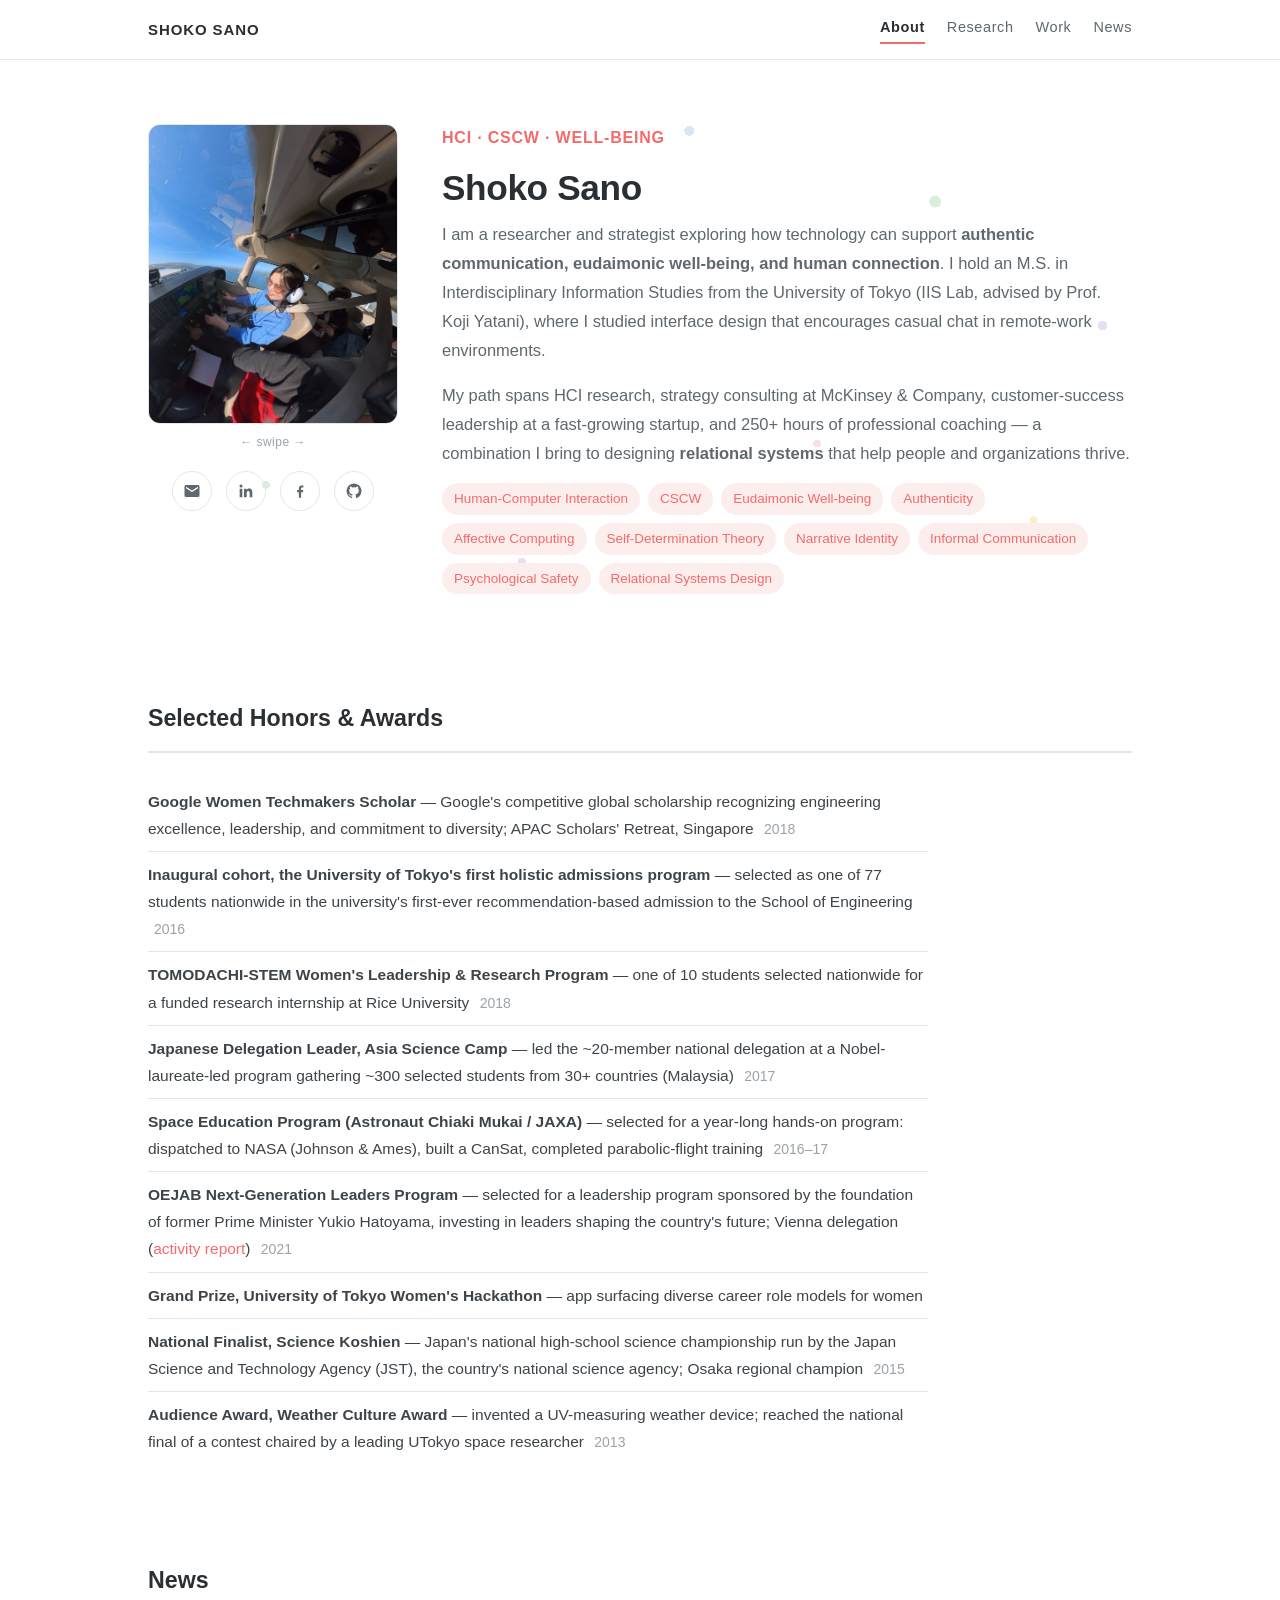
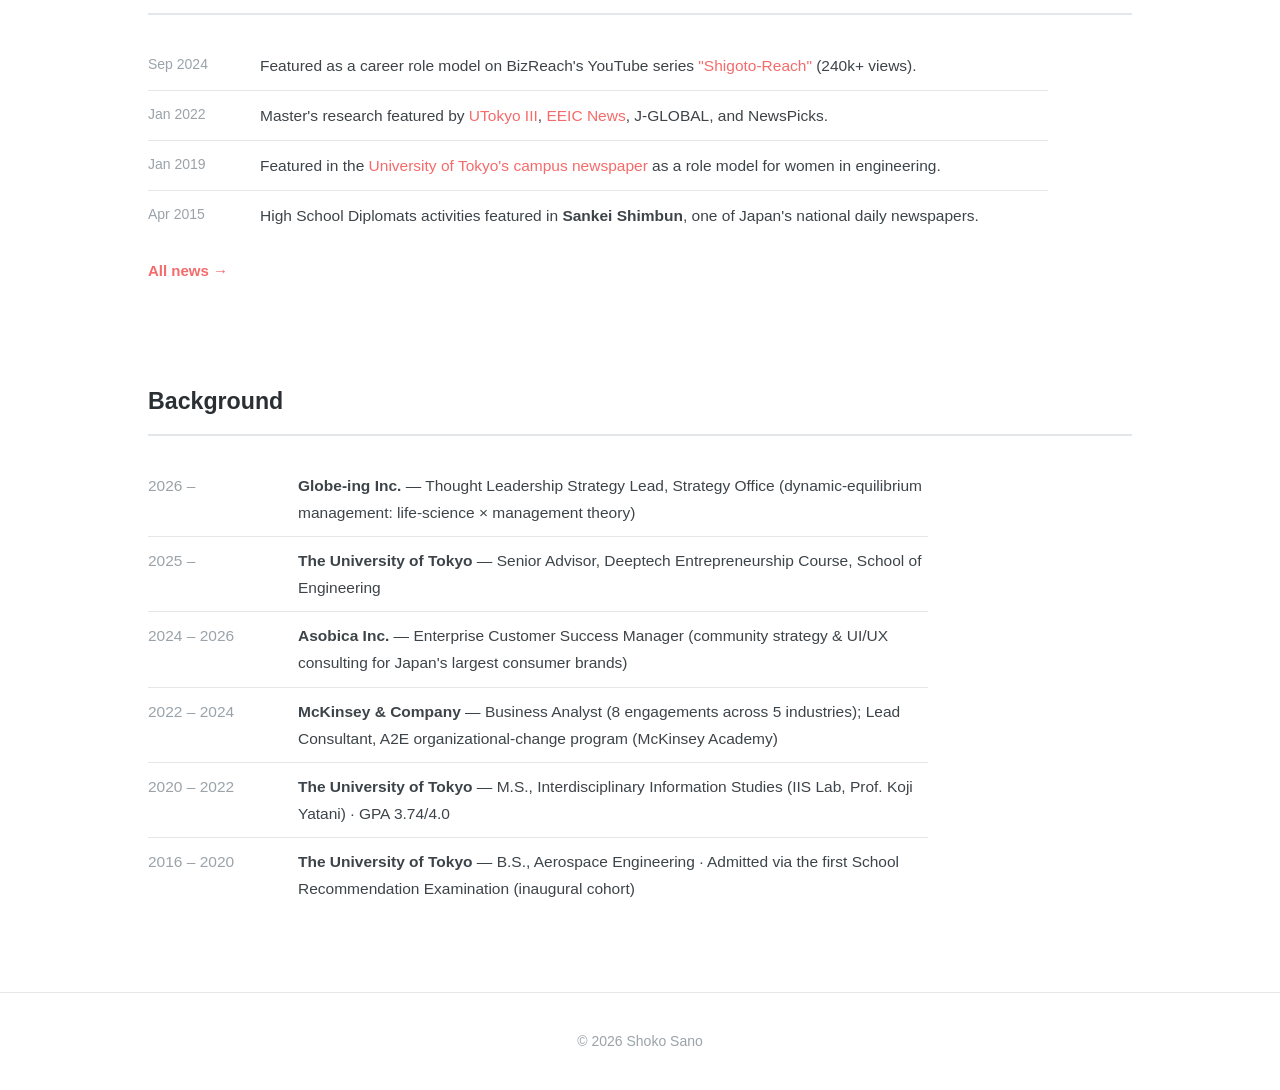
==== index.html @ 22817088 "Photo carousel, confetti accent, US-facing wording, new taxonomy, content tracker Co-Authored-By: Cl" ====
<!DOCTYPE html>
<html lang="en">
<head>
<meta charset="UTF-8">
<meta name="viewport" content="width=device-width, initial-scale=1.0">
<title>Shoko Sano — HCI Researcher</title>
<meta name="description" content="Shoko Sano — HCI/CSCW researcher exploring well-being, authenticity, and communication support. M.S. from the University of Tokyo (IIS Lab).">
<link rel="icon" href="data:image/svg+xml,<svg xmlns='http://www.w3.org/2000/svg' viewBox='0 0 100 100'><text y='.9em' font-size='90'>🌱</text></svg>">
<link rel="stylesheet" href="style.css">
</head>
<body>

<nav>
  <div class="nav-inner">
    <a class="nav-name" href="index.html">Shoko Sano</a>
    <div class="nav-links">
      <a href="index.html" aria-current="page">About</a>
      <a href="research.html">Research</a>
      <a href="work.html">Work</a>
      <a href="news.html">News</a>
    </div>
  </div>
</nav>

<main>

  <!-- ============ HERO / ABOUT ============ -->
  <section class="hero">
    <div>
      <!-- 写真カルーセル: 横スワイプで切替(CSSのみ・JSなし) -->
      <div class="photo-carousel">
        <img src="images/profile-1.jpg" alt="Shoko Sano flying a Cessna over the Golden Gate" style="object-position: 62% 40%;">
        <img src="images/profile-2.jpg" alt="Shoko Sano">
        <img src="images/profile-3.jpg" alt="Shoko Sano with a Cessna 172" style="object-position: 50% 55%;">
      </div>
      <p class="photo-hint">← swipe →</p>
      <!-- ソーシャルアイコン(Email=Gmail作成画面 / LinkedIn / Facebook / GitHub) -->
      <div class="icon-row">
        <a href="https://mail.google.com/mail/?view=cm&fs=1&to=sanoshoko11@gmail.com" title="Email" aria-label="Email">
          <svg viewBox="0 0 24 24"><path d="M20 4H4a2 2 0 0 0-2 2v12a2 2 0 0 0 2 2h16a2 2 0 0 0 2-2V6a2 2 0 0 0-2-2zm0 4.24-8 5.1-8-5.1V6.29l8 5.1 8-5.1v1.95z"/></svg>
        </a>
        <a href="https://www.linkedin.com/in/shoko-sano-baa5b2153/" title="LinkedIn" aria-label="LinkedIn">
          <svg viewBox="0 0 24 24"><path d="M20.45 20.45h-3.55v-5.57c0-1.33-.03-3.04-1.85-3.04-1.86 0-2.14 1.45-2.14 2.94v5.67H9.35V9h3.41v1.56h.05c.48-.9 1.64-1.85 3.37-1.85 3.6 0 4.27 2.37 4.27 5.46v6.28zM5.34 7.43a2.06 2.06 0 1 1 0-4.12 2.06 2.06 0 0 1 0 4.12zM7.12 20.45H3.56V9h3.56v11.45z"/></svg>
        </a>
        <a href="https://www.facebook.com/profile.php?id=100004553895123" title="Facebook" aria-label="Facebook">
          <svg viewBox="0 0 24 24"><path d="M13.5 21v-7.5h2.52l.38-2.93H13.5V8.7c0-.85.24-1.43 1.45-1.43h1.55V4.65c-.27-.04-1.19-.12-2.26-.12-2.24 0-3.77 1.37-3.77 3.88v2.16H8v2.93h2.47V21h3.03z"/></svg>
        </a>
        <a href="https://github.com/shokoko-dev" title="GitHub" aria-label="GitHub">
          <svg viewBox="0 0 24 24"><path d="M12 2a10 10 0 0 0-3.16 19.49c.5.09.68-.22.68-.48v-1.7c-2.78.6-3.37-1.34-3.37-1.34-.45-1.16-1.11-1.47-1.11-1.47-.91-.62.07-.6.07-.6 1 .07 1.53 1.03 1.53 1.03.9 1.53 2.36 1.09 2.94.83.09-.65.35-1.09.63-1.34-2.22-.25-4.56-1.11-4.56-4.94 0-1.09.39-1.98 1.03-2.68-.1-.25-.45-1.27.1-2.64 0 0 .84-.27 2.75 1.02a9.58 9.58 0 0 1 5 0c1.91-1.29 2.75-1.02 2.75-1.02.55 1.37.2 2.39.1 2.64.64.7 1.03 1.59 1.03 2.68 0 3.84-2.34 4.68-4.57 4.93.36.31.68.92.68 1.85v2.75c0 .27.18.58.69.48A10 10 0 0 0 12 2z"/></svg>
        </a>
      </div>
    </div>
    <div>
      <p class="hero-role">HCI · CSCW · Well-being</p>
      <h1>Shoko Sano</h1>
      <p>
        I am a researcher and strategist exploring how technology can support
        <strong>authentic communication, eudaimonic well-being, and human connection</strong>.
        I hold an M.S. in Interdisciplinary Information Studies from the University of Tokyo
        (IIS Lab, advised by Prof. Koji Yatani), where I studied interface design that
        encourages casual chat in remote-work environments.
      </p>
      <p>
        My path spans HCI research, strategy consulting at McKinsey &amp; Company,
        customer-success leadership at a fast-growing startup, and 250+ hours of
        professional coaching — a combination I bring to designing
        <strong>relational systems</strong> that help people and organizations thrive.
      </p>
      <div class="tags">
        <span class="tag">Human-Computer Interaction</span>
        <span class="tag">CSCW</span>
        <span class="tag">Eudaimonic Well-being</span>
        <span class="tag">Authenticity</span>
        <span class="tag">Affective Computing</span>
        <span class="tag">Self-Determination Theory</span>
        <span class="tag">Narrative Identity</span>
        <span class="tag">Informal Communication</span>
        <span class="tag">Psychological Safety</span>
        <span class="tag">Relational Systems Design</span>
      </div>
    </div>
  </section>

  <!-- ============ SELECTED HONORS ============ -->
  <section id="honors">
    <h2>Selected Honors &amp; Awards</h2>
    <ul class="honors">
      <li><strong>Google Women Techmakers Scholar</strong> — Google's competitive global scholarship recognizing engineering excellence, leadership, and commitment to diversity; APAC Scholars' Retreat, Singapore <span class="year">2018</span></li>
      <li><strong>Inaugural cohort, the University of Tokyo's first holistic admissions program</strong> — selected as one of 77 students nationwide in the university's first-ever recommendation-based admission to the School of Engineering <span class="year">2016</span></li>
      <li><strong>TOMODACHI-STEM Women's Leadership &amp; Research Program</strong> — one of 10 students selected nationwide for a funded research internship at Rice University <span class="year">2018</span></li>
      <li><strong>Japanese Delegation Leader, Asia Science Camp</strong> — led the ~20-member national delegation at a Nobel-laureate-led program gathering ~300 selected students from 30+ countries (Malaysia) <span class="year">2017</span></li>
      <li><strong>Space Education Program (Astronaut Chiaki Mukai / JAXA)</strong> — selected for a year-long hands-on program: dispatched to NASA (Johnson &amp; Ames), built a CanSat, completed parabolic-flight training <span class="year">2016–17</span></li>
      <li><strong>OEJAB Next-Generation Leaders Program</strong> — selected for a leadership program sponsored by the foundation of former Prime Minister Yukio Hatoyama, investing in leaders shaping the country's future; Vienna delegation (<a href="https://yuai-love.com/activity/2022/3-3.html">activity report</a>) <span class="year">2021</span></li>
      <li><strong>Grand Prize, University of Tokyo Women's Hackathon</strong> — app surfacing diverse career role models for women</li>
      <li><strong>National Finalist, Science Koshien</strong> — Japan's national high-school science championship run by the Japan Science and Technology Agency (JST), the country's national science agency; Osaka regional champion <span class="year">2015</span></li>
      <li><strong>Audience Award, Weather Culture Award</strong> — invented a UV-measuring weather device; reached the national final of a contest chaired by a leading UTokyo space researcher <span class="year">2013</span></li>
    </ul>
  </section>

  <!-- ============ NEWS (media features only) ============ -->
  <section id="news">
    <h2>News</h2>
    <table class="news-table">
      <tr><td class="date">Sep 2024</td>
        <td>Featured as a career role model on BizReach's YouTube series <a href="https://www.youtube.com/watch?v=1V89X_YZSRM">"Shigoto-Reach"</a> (240k+ views).</td></tr>
      <tr><td class="date">Jan 2022</td>
        <td>Master's research featured by <a href="https://www.iii.u-tokyo.ac.jp/news/2022012515983">UTokyo III</a>, <a href="https://www.ee.t.u-tokyo.ac.jp/news/2237/">EEIC News</a>, J-GLOBAL, and NewsPicks.</td></tr>
      <tr><td class="date">Jan 2019</td>
        <td>Featured in the <a href="https://www.todaishimbun.org/company/20190115/">University of Tokyo's campus newspaper</a> as a role model for women in engineering.</td></tr>
      <tr><td class="date">Apr 2015</td>
        <td>High School Diplomats activities featured in <strong>Sankei Shimbun</strong>, one of Japan's national daily newspapers.</td></tr>
    </table>
    <a class="more-link" href="news.html">All news →</a>
  </section>

  <!-- ============ BACKGROUND (最後) ============ -->
  <section id="background">
    <h2>Background</h2>
    <ul class="timeline">
      <li><span class="years">2026 –</span>
        <span><strong>Globe-ing Inc.</strong> — Thought Leadership Strategy Lead, Strategy Office (dynamic-equilibrium management: life-science × management theory)</span></li>
      <li><span class="years">2025 –</span>
        <span><strong>The University of Tokyo</strong> — Senior Advisor, Deeptech Entrepreneurship Course, School of Engineering</span></li>
      <li><span class="years">2024 – 2026</span>
        <span><strong>Asobica Inc.</strong> — Enterprise Customer Success Manager (community strategy &amp; UI/UX consulting for Japan's largest consumer brands)</span></li>
      <li><span class="years">2022 – 2024</span>
        <span><strong>McKinsey &amp; Company</strong> — Business Analyst (8 engagements across 5 industries); Lead Consultant, A2E organizational-change program (McKinsey Academy)</span></li>
      <li><span class="years">2020 – 2022</span>
        <span><strong>The University of Tokyo</strong> — M.S., Interdisciplinary Information Studies (IIS Lab, Prof. Koji Yatani) · GPA 3.74/4.0</span></li>
      <li><span class="years">2016 – 2020</span>
        <span><strong>The University of Tokyo</strong> — B.S., Aerospace Engineering · Admitted via the first School Recommendation Examination (inaugural cohort)</span></li>
    </ul>
  </section>

</main>

<footer>
  © 2026 Shoko Sano
</footer>

</body>
</html>
---- style.css ----
/* ============================================================
   Shoko Sano — Portfolio 共通スタイル (Editorial-inspired)
   色を変えたい時は :root の変数だけ触ればOK
   ============================================================ */
:root {
  --bg: #ffffff;
  --surface: #f6f7f8;
  --border: #e4e7ea;
  --text: #3d4449;
  --heading: #2a2f33;
  --text-soft: #5f686e;
  --text-faint: #9aa3a9;
  --accent: #f56a6a;          /* Editorial salmon */
  --accent-soft: #fdeeee;
  --max: 1040px;
  --prose: 780px;
}
@media (prefers-color-scheme: dark) {
  :root {
    --bg: #16181c;
    --surface: #1e2126;
    --border: #2c3037;
    --text: #d7dade;
    --heading: #f0f2f4;
    --text-soft: #aab1b7;
    --text-faint: #757d84;
    --accent: #f08080;
    --accent-soft: #2b2225;
  }
}
* { box-sizing: border-box; }
html { scroll-behavior: smooth; }
body {
  margin: 0;
  background: var(--bg);
  color: var(--text);
  font-family: -apple-system, BlinkMacSystemFont, "Segoe UI", "Helvetica Neue",
    "Hiragino Sans", "Noto Sans JP", Arial, sans-serif;
  line-height: 1.75;
  font-size: 16.5px;
  -webkit-font-smoothing: antialiased;
}
a { color: var(--accent); text-decoration: none; }
a:hover { text-decoration: underline; }
img { max-width: 100%; display: block; }

/* ---------- Nav ---------- */
nav {
  position: sticky; top: 0; z-index: 10;
  background: color-mix(in srgb, var(--bg) 90%, transparent);
  backdrop-filter: saturate(180%) blur(12px);
  border-bottom: 1px solid var(--border);
}
.nav-inner {
  max-width: var(--max); margin: 0 auto; padding: 15px 28px;
  display: flex; align-items: center; justify-content: space-between; gap: 16px;
}
.nav-name {
  font-weight: 700; letter-spacing: 0.06em; text-transform: uppercase;
  font-size: 15px; color: var(--heading);
}
.nav-links { display: flex; gap: 22px; flex-wrap: wrap; }
.nav-links a {
  color: var(--text-soft); font-size: 14.5px; letter-spacing: 0.04em;
  padding-bottom: 2px; border-bottom: 2px solid transparent;
}
.nav-links a:hover { color: var(--accent); text-decoration: none; }
.nav-links a[aria-current="page"] {
  color: var(--heading); border-bottom-color: var(--accent); font-weight: 600;
}

/* ---------- Layout ---------- */
main { max-width: var(--max); margin: 0 auto; padding: 0 28px; }
section { padding: 48px 0; }
.prose { max-width: var(--prose); }

/* Editorial-style headings */
h1 {
  font-size: 2.2rem; line-height: 1.25; letter-spacing: -0.01em;
  color: var(--heading); margin: 0 0 10px;
}
h2 {
  font-size: 1.45rem; font-weight: 700; color: var(--heading);
  margin: 0 0 26px; padding-bottom: 12px;
  border-bottom: 2px solid var(--border);
}
h3 { font-size: 1.08rem; color: var(--heading); margin: 0 0 6px; }
p { margin: 0 0 16px; color: var(--text-soft); }
.page-header { padding: 56px 0 8px; }
.page-header p { max-width: var(--prose); }

/* ---------- Hero (About) ---------- */
.hero {
  padding: 64px 0 48px;
  display: grid; grid-template-columns: 250px 1fr; gap: 44px;
  align-items: start;
  position: relative;
}
/* Shokoの世界観イラスト由来のパステル・コンフェッティ(軽量CSSのみ) */
.hero::before {
  content: ""; position: absolute; inset: 0; pointer-events: none; z-index: -1;
  background:
    radial-gradient(circle 5px at 4% 18%, #f9c8d3 97%, transparent),
    radial-gradient(circle 4px at 12% 72%, #bfe6c9 97%, transparent),
    radial-gradient(circle 6px at 22% 32%, #f7e6a3 97%, transparent),
    radial-gradient(circle 4px at 38% 85%, #d8c8ee 97%, transparent),
    radial-gradient(circle 5px at 55% 12%, #bcd9f0 97%, transparent),
    radial-gradient(circle 4px at 68% 65%, #f9c8d3 97%, transparent),
    radial-gradient(circle 6px at 80% 24%, #bfe6c9 97%, transparent),
    radial-gradient(circle 4px at 90% 78%, #f7e6a3 97%, transparent),
    radial-gradient(circle 5px at 97% 45%, #d8c8ee 97%, transparent);
  opacity: 0.6;
}
@media (prefers-color-scheme: dark) {
  .hero::before { opacity: 0.28; }
}
.hero-photo {
  width: 250px; aspect-ratio: 5 / 6; border-radius: 12px; object-fit: cover;
  background: var(--surface); border: 1px solid var(--border);
  display: flex; align-items: center; justify-content: center;
  font-size: 3rem; color: var(--text-faint); font-weight: 600;
}
/* 写真カルーセル(横スワイプ・CSSのみ) */
.photo-carousel {
  width: 250px; aspect-ratio: 5 / 6; border-radius: 12px;
  border: 1px solid var(--border);
  display: flex; overflow-x: auto; scroll-snap-type: x mandatory;
  scrollbar-width: none;
}
.photo-carousel::-webkit-scrollbar { display: none; }
.photo-carousel img {
  flex: 0 0 100%; width: 100%; height: 100%; object-fit: cover;
  scroll-snap-align: center;
}
.photo-hint {
  font-size: 12px; color: var(--text-faint); text-align: center;
  margin: 8px 0 0; letter-spacing: 0.04em;
}
.hero-role {
  color: var(--accent); font-weight: 600; font-size: 1rem;
  letter-spacing: 0.05em; text-transform: uppercase; margin: 0 0 14px;
}
/* 写真下のソーシャルアイコン */
.icon-row { display: flex; gap: 14px; margin-top: 18px; justify-content: center; }
.icon-row a {
  display: flex; align-items: center; justify-content: center;
  width: 40px; height: 40px; border-radius: 50%;
  border: 1px solid var(--border); color: var(--text-soft);
}
.icon-row a:hover { border-color: var(--accent); color: var(--accent); text-decoration: none; }
.icon-row svg { width: 18px; height: 18px; fill: currentColor; }
.hero-links { display: flex; gap: 12px; flex-wrap: wrap; margin-top: 20px; }
.btn {
  display: inline-block; padding: 9px 20px; border-radius: 6px;
  font-size: 14.5px; font-weight: 600; letter-spacing: 0.03em;
}
.btn-primary { background: var(--accent); color: #fff; }
.btn-primary:hover { text-decoration: none; opacity: 0.88; }
.btn-ghost { border: 1px solid var(--border); color: var(--text-soft); }
.btn-ghost:hover { text-decoration: none; border-color: var(--accent); color: var(--accent); }

/* ---------- Tags ---------- */
.tags { display: flex; flex-wrap: wrap; gap: 8px; margin: 4px 0 8px; }
.tag {
  font-size: 13.5px; padding: 4px 12px; border-radius: 999px;
  background: var(--accent-soft); color: var(--accent); font-weight: 500;
}

/* ---------- Timeline (Background) ---------- */
.timeline { list-style: none; margin: 0; padding: 0; max-width: var(--prose); }
.timeline li {
  display: grid; grid-template-columns: 132px 1fr; gap: 18px;
  padding: 10px 0; border-bottom: 1px solid var(--border); font-size: 15.5px;
}
.timeline li:last-child { border-bottom: none; }
.timeline .years { color: var(--text-faint); white-space: nowrap; }

/* ---------- Honors list ---------- */
.honors { list-style: none; margin: 0; padding: 0; max-width: var(--prose); }
.honors li { padding: 9px 0; border-bottom: 1px solid var(--border); font-size: 15.5px; }
.honors li:last-child { border-bottom: none; }
.honors .year { color: var(--text-faint); margin-left: 6px; font-size: 14px; }

/* ---------- News table ---------- */
.news-table { width: 100%; border-collapse: collapse; max-width: 900px; }
.news-table td { padding: 11px 0; border-bottom: 1px solid var(--border); vertical-align: top; font-size: 15.5px; }
.news-table td.date {
  width: 112px; white-space: nowrap; color: var(--text-faint);
  padding-right: 22px; font-size: 14px;
}
.news-table tr:last-child td { border-bottom: none; }
.more-link { display: inline-block; margin-top: 18px; font-size: 15px; font-weight: 600; }

/* ---------- Work / Projects grid (3 per row) ---------- */
.filter { display: flex; flex-wrap: wrap; gap: 8px; margin: 0 0 30px; }
.filter button {
  font: inherit; font-size: 14px; font-weight: 500; cursor: pointer;
  padding: 6px 16px; border-radius: 999px;
  border: 1px solid var(--border); background: transparent; color: var(--text-soft);
}
.filter button:hover { border-color: var(--accent); color: var(--accent); }
.filter button.active { background: var(--accent); border-color: var(--accent); color: #fff; }

.grid3 { display: grid; grid-template-columns: repeat(3, 1fr); gap: 28px; }
.card {
  display: flex; flex-direction: column; border-radius: 10px; overflow: hidden;
  border: 1px solid var(--border); background: var(--bg);
  transition: transform 0.18s ease, box-shadow 0.18s ease;
  color: var(--text);
}
a.card:hover {
  text-decoration: none; transform: translateY(-3px);
  box-shadow: 0 10px 28px rgba(0,0,0,0.09);
}
.card img { aspect-ratio: 16 / 10; object-fit: cover; width: 100%; }
.card-body { padding: 18px 20px 20px; display: flex; flex-direction: column; gap: 6px; flex: 1; }
.card-body h3 { margin: 0; font-size: 1.02rem; }
.card-body p { margin: 0; font-size: 14px; flex: 1; }
.card-tags { font-size: 12.5px; color: var(--text-faint); letter-spacing: 0.02em; }

/* ---------- Research entries ---------- */
.research-entry { max-width: 860px; padding: 28px 0; border-bottom: 1px solid var(--border); }
.research-entry:last-of-type { border-bottom: none; }
.research-entry h2 {
  font-size: 1.18rem; border-bottom: none; padding-bottom: 0; margin-bottom: 4px;
}
.research-entry p { font-size: 15.5px; }
.pub-label {
  display: inline-block; font-size: 12px; font-weight: 700; letter-spacing: 0.08em;
  text-transform: uppercase; color: var(--accent); margin-bottom: 6px;
}

/* ---------- Professional experience list (Workページ・サムネなし) ---------- */
.prof-list { max-width: 860px; }
.prof-entry {
  padding: 22px 24px; margin-bottom: 18px;
  border: 1px solid var(--border); border-radius: 10px; background: var(--surface);
}
.prof-entry h3 { margin: 0 0 4px; font-size: 1.05rem; }
.prof-entry .prof-meta { font-size: 13.5px; color: var(--text-faint); margin-bottom: 8px; }
.prof-entry p { margin: 0 0 8px; font-size: 15px; }
.prof-entry .pub-links { margin-top: 4px; }
.research-entry .venue { font-style: italic; color: var(--text-faint); font-size: 14.5px; }
.research-meta {
  display: flex; flex-wrap: wrap; gap: 6px 30px; margin: 12px 0 16px;
  font-size: 14.5px; color: var(--text-soft);
}
.research-meta strong { color: var(--heading); font-weight: 600; }
.pub-links { display: flex; flex-wrap: wrap; gap: 16px; font-size: 14.5px; margin-top: 10px; }

/* ---------- Contact ---------- */
.contact-grid { display: grid; grid-template-columns: repeat(auto-fit, minmax(200px, 1fr)); gap: 4px 24px; max-width: var(--prose); }
.contact-row { display: flex; gap: 10px; padding: 8px 0; align-items: baseline; }
.contact-label { color: var(--text-faint); font-size: 14px; min-width: 84px; }

/* ---------- Project detail page (legacy template) ---------- */
.project-header { padding: 64px 0 32px; }
.project-meta {
  display: flex; flex-wrap: wrap; gap: 8px 32px;
  padding: 20px 0; margin-bottom: 8px;
  border-top: 1px solid var(--border); border-bottom: 1px solid var(--border);
  font-size: 14.5px;
}
.project-meta div { min-width: 140px; }
.project-meta dt { color: var(--text-faint); font-size: 13px; text-transform: uppercase; letter-spacing: 0.08em; }
.project-meta dd { margin: 0; color: var(--text); }
.project-body { padding: 8px 0 56px; }
.project-body h2 { margin-top: 40px; }
.project-img { border-radius: 12px; border: 1px solid var(--border); margin: 28px 0; width: 100%; }
.img-caption { font-size: 13.5px; color: var(--text-faint); text-align: center; margin: -18px 0 28px; }
.img-pair { display: grid; grid-template-columns: 1fr 1fr; gap: 20px; margin: 28px 0; }
.img-pair img { border-radius: 12px; border: 1px solid var(--border); margin: 0; }
.back-link { display: inline-block; margin: 8px 0 24px; font-size: 15px; }

/* ---------- Footer ---------- */
footer {
  border-top: 1px solid var(--border); margin-top: 32px;
  text-align: center; padding: 36px 24px; color: var(--text-faint); font-size: 14px;
}

/* ---------- Responsive ---------- */
@media (max-width: 900px) {
  .grid3 { grid-template-columns: repeat(2, 1fr); }
}
@media (max-width: 640px) {
  body { font-size: 15.5px; }
  h1 { font-size: 1.7rem; }
  section { padding: 40px 0; }
  .hero { grid-template-columns: 1fr; gap: 28px; padding-top: 44px; }
  .hero-photo, .photo-carousel { width: 200px; }
  .grid3 { grid-template-columns: 1fr; }
  .nav-links { gap: 14px; }
  .timeline li { grid-template-columns: 96px 1fr; gap: 12px; }
  .img-pair { grid-template-columns: 1fr; }
}
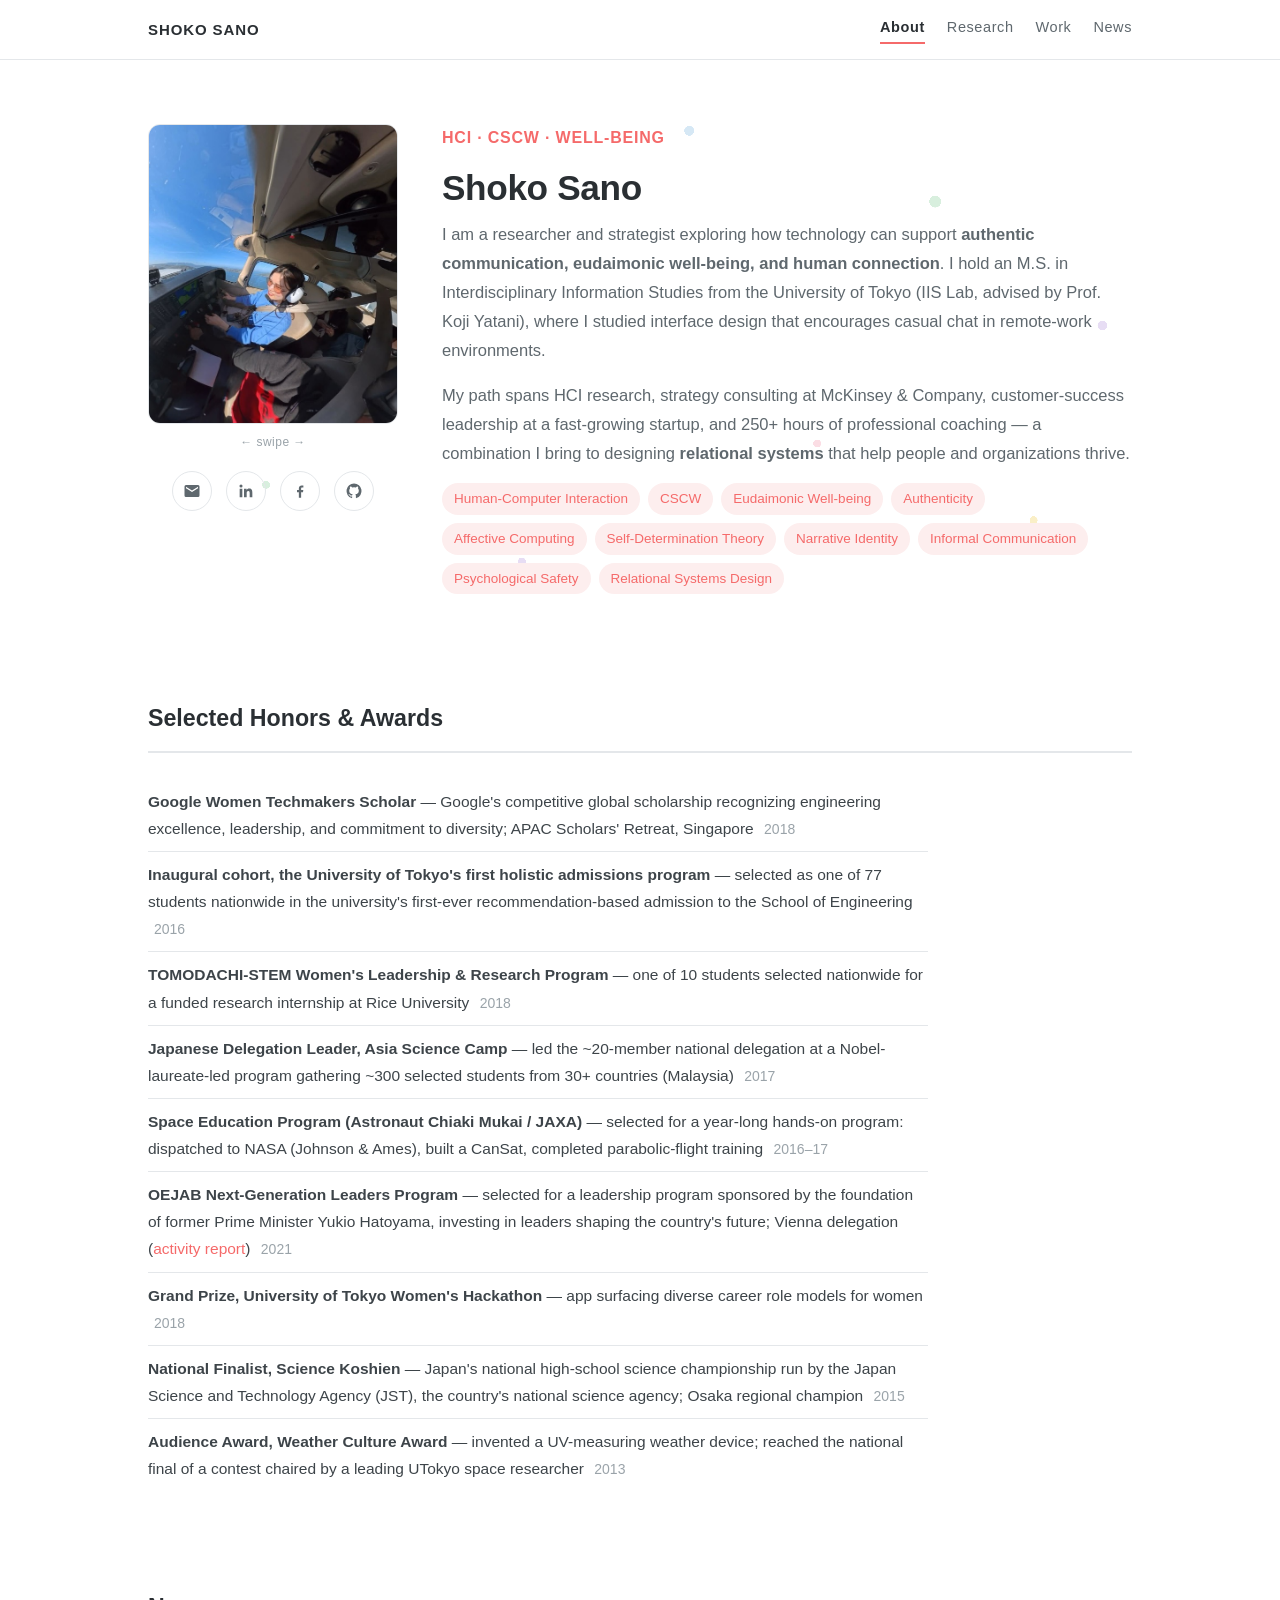
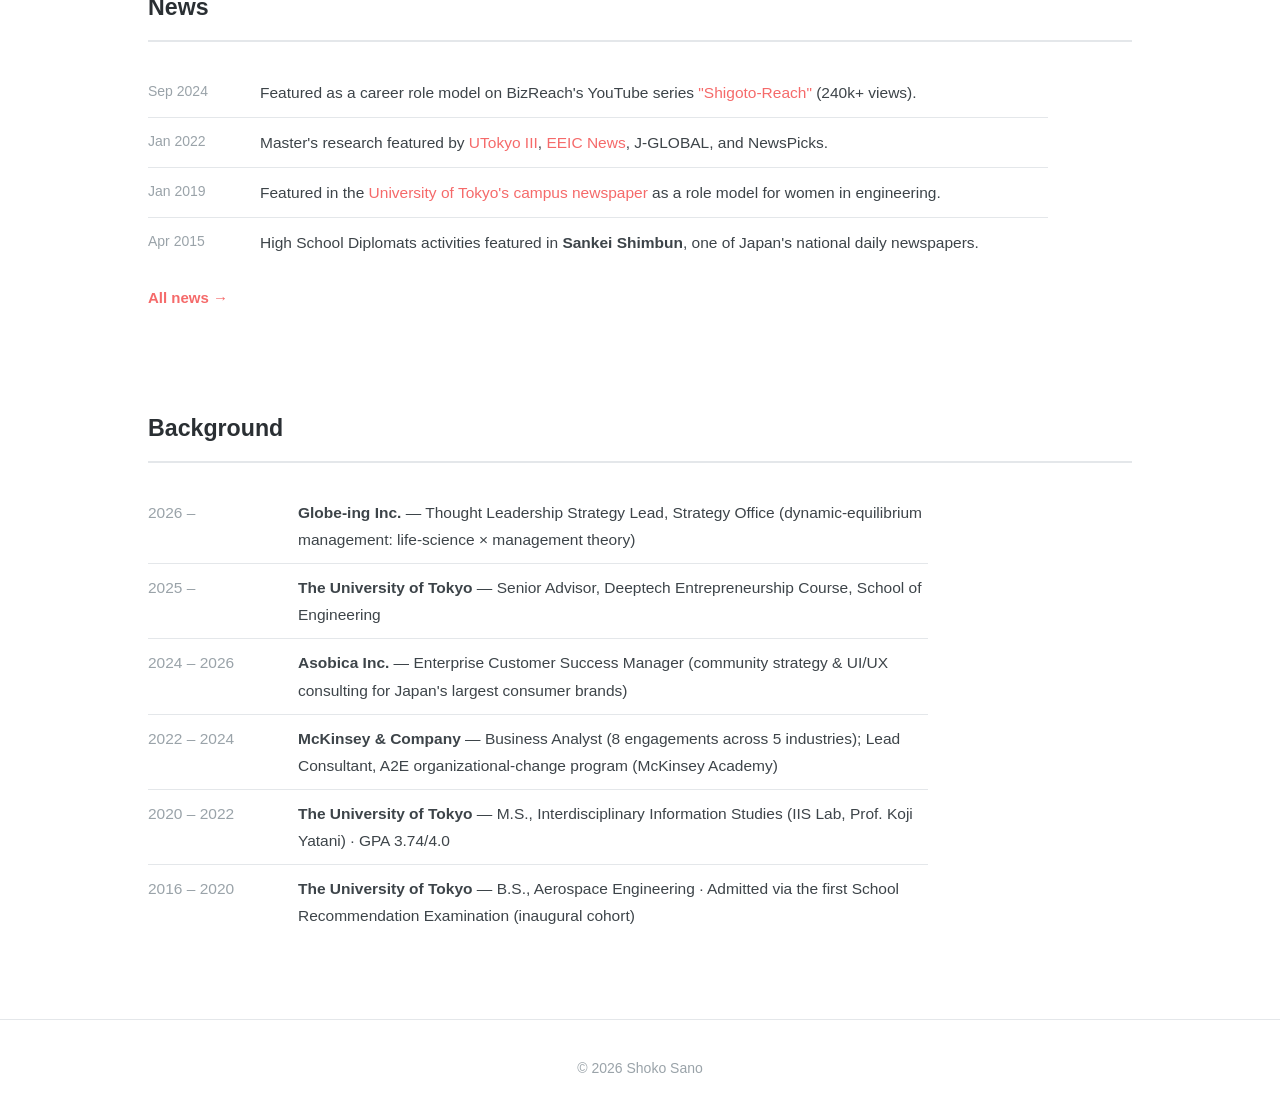
==== commit 1d53ef7e: "Add flight test practicum card, rework Women Tech Community card, hackathon year Co-Authored-By: Cla" ====
--- a/index.html
+++ b/index.html
@@ -91,7 +91,7 @@
       <li><strong>Japanese Delegation Leader, Asia Science Camp</strong> — led the ~20-member national delegation at a Nobel-laureate-led program gathering ~300 selected students from 30+ countries (Malaysia) <span class="year">2017</span></li>
       <li><strong>Space Education Program (Astronaut Chiaki Mukai / JAXA)</strong> — selected for a year-long hands-on program: dispatched to NASA (Johnson &amp; Ames), built a CanSat, completed parabolic-flight training <span class="year">2016–17</span></li>
       <li><strong>OEJAB Next-Generation Leaders Program</strong> — selected for a leadership program sponsored by the foundation of former Prime Minister Yukio Hatoyama, investing in leaders shaping the country's future; Vienna delegation (<a href="https://yuai-love.com/activity/2022/3-3.html">activity report</a>) <span class="year">2021</span></li>
-      <li><strong>Grand Prize, University of Tokyo Women's Hackathon</strong> — app surfacing diverse career role models for women</li>
+      <li><strong>Grand Prize, University of Tokyo Women's Hackathon</strong> — app surfacing diverse career role models for women <span class="year">2018</span></li>
       <li><strong>National Finalist, Science Koshien</strong> — Japan's national high-school science championship run by the Japan Science and Technology Agency (JST), the country's national science agency; Osaka regional champion <span class="year">2015</span></li>
       <li><strong>Audience Award, Weather Culture Award</strong> — invented a UV-measuring weather device; reached the national final of a contest chaired by a leading UTokyo space researcher <span class="year">2013</span></li>
     </ul>
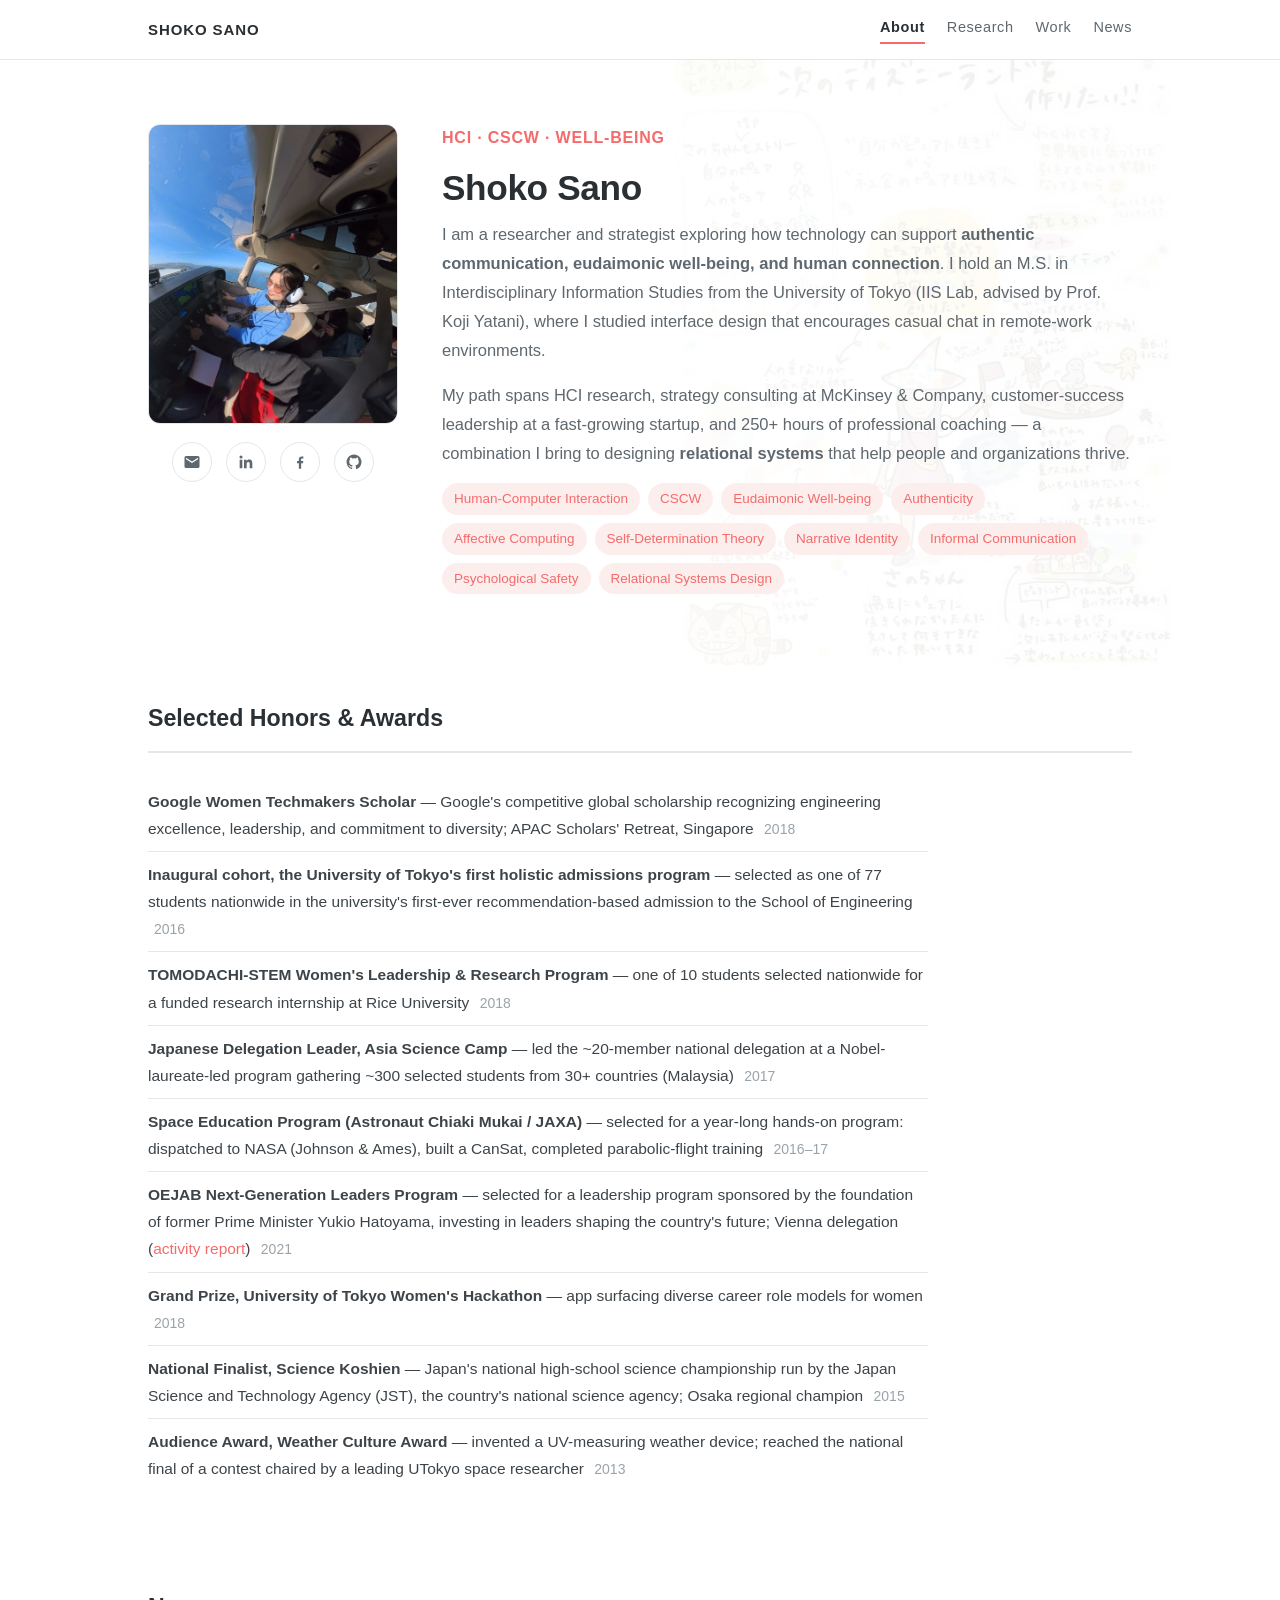
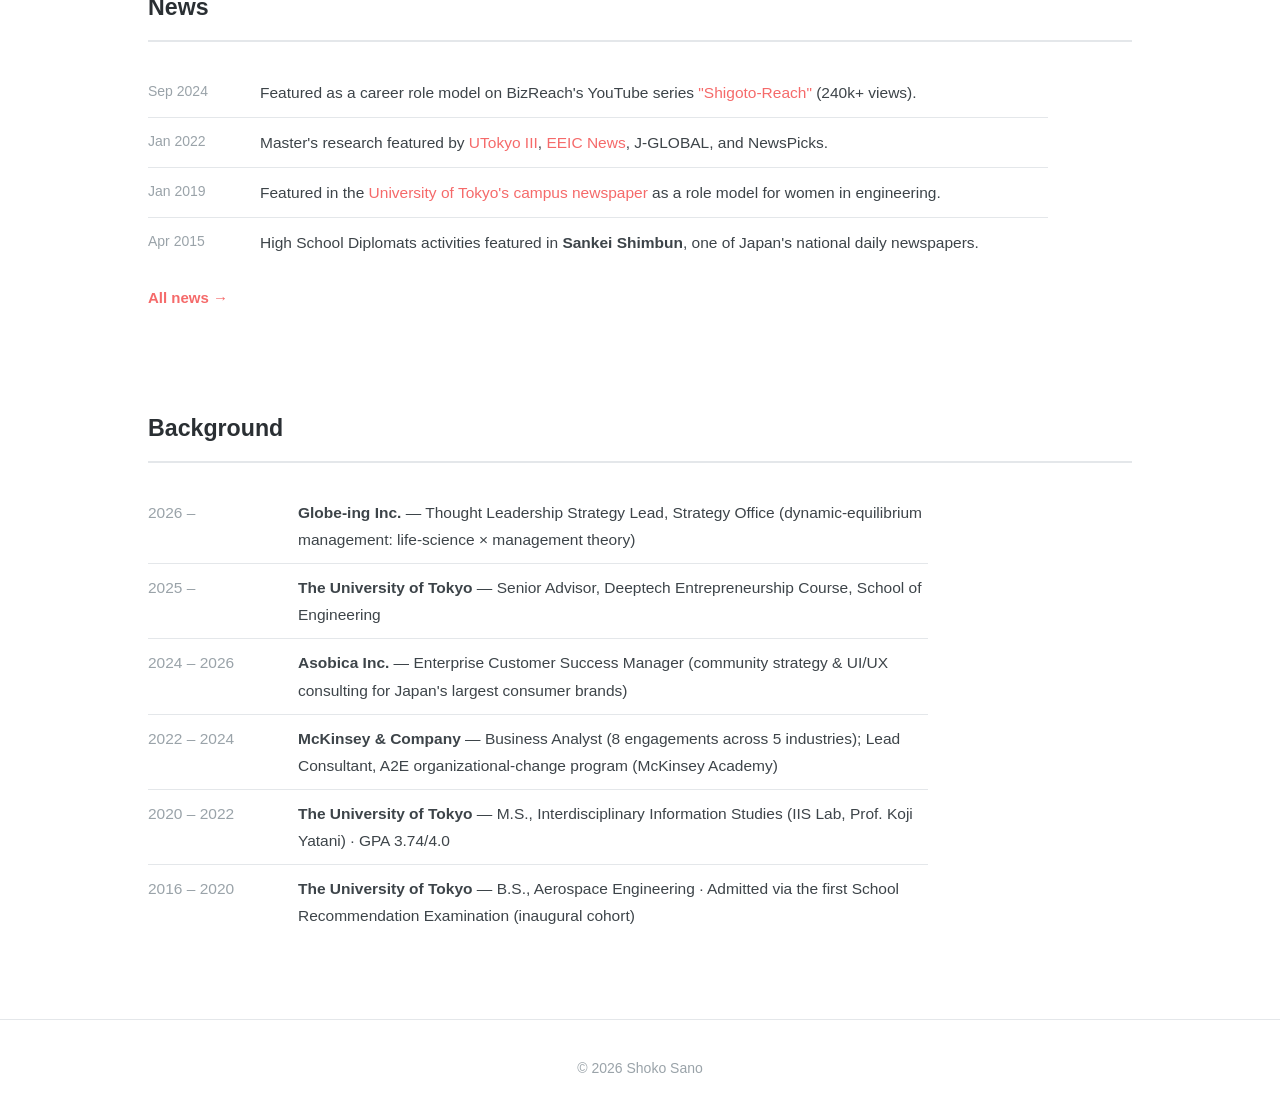
==== commit aebe1a7f: "Remove dots for faint vision-illustration background, drop profile-3 and swipe hint Co-Authored-By: " ====
--- a/index.html
+++ b/index.html
@@ -31,9 +31,7 @@
       <div class="photo-carousel">
         <img src="images/profile-1.jpg" alt="Shoko Sano flying a Cessna over the Golden Gate" style="object-position: 62% 40%;">
         <img src="images/profile-2.jpg" alt="Shoko Sano">
-        <img src="images/profile-3.jpg" alt="Shoko Sano with a Cessna 172" style="object-position: 50% 55%;">
       </div>
-      <p class="photo-hint">← swipe →</p>
       <!-- ソーシャルアイコン(Email=Gmail作成画面 / LinkedIn / Facebook / GitHub) -->
       <div class="icon-row">
         <a href="https://mail.google.com/mail/?view=cm&fs=1&to=sanoshoko11@gmail.com" title="Email" aria-label="Email">
--- a/style.css
+++ b/style.css
@@ -96,23 +96,17 @@
   align-items: start;
   position: relative;
 }
-/* Shokoの世界観イラスト由来のパステル・コンフェッティ(軽量CSSのみ) */
+/* Shokoの世界観イラストを背景にごく薄く敷く(軽量) */
 .hero::before {
-  content: ""; position: absolute; inset: 0; pointer-events: none; z-index: -1;
-  background:
-    radial-gradient(circle 5px at 4% 18%, #f9c8d3 97%, transparent),
-    radial-gradient(circle 4px at 12% 72%, #bfe6c9 97%, transparent),
-    radial-gradient(circle 6px at 22% 32%, #f7e6a3 97%, transparent),
-    radial-gradient(circle 4px at 38% 85%, #d8c8ee 97%, transparent),
-    radial-gradient(circle 5px at 55% 12%, #bcd9f0 97%, transparent),
-    radial-gradient(circle 4px at 68% 65%, #f9c8d3 97%, transparent),
-    radial-gradient(circle 6px at 80% 24%, #bfe6c9 97%, transparent),
-    radial-gradient(circle 4px at 90% 78%, #f7e6a3 97%, transparent),
-    radial-gradient(circle 5px at 97% 45%, #d8c8ee 97%, transparent);
-  opacity: 0.6;
+  content: ""; position: absolute; inset: -20px -40px; pointer-events: none; z-index: -1;
+  background: url("images/vision.jpg") no-repeat right center;
+  background-size: contain;
+  opacity: 0.07;
+  -webkit-mask-image: linear-gradient(to left, #000 20%, transparent 75%);
+  mask-image: linear-gradient(to left, #000 20%, transparent 75%);
 }
 @media (prefers-color-scheme: dark) {
-  .hero::before { opacity: 0.28; }
+  .hero::before { opacity: 0.10; }
 }
 .hero-photo {
   width: 250px; aspect-ratio: 5 / 6; border-radius: 12px; object-fit: cover;
@@ -131,10 +125,6 @@
 .photo-carousel img {
   flex: 0 0 100%; width: 100%; height: 100%; object-fit: cover;
   scroll-snap-align: center;
-}
-.photo-hint {
-  font-size: 12px; color: var(--text-faint); text-align: center;
-  margin: 8px 0 0; letter-spacing: 0.04em;
 }
 .hero-role {
   color: var(--accent); font-weight: 600; font-size: 1rem;
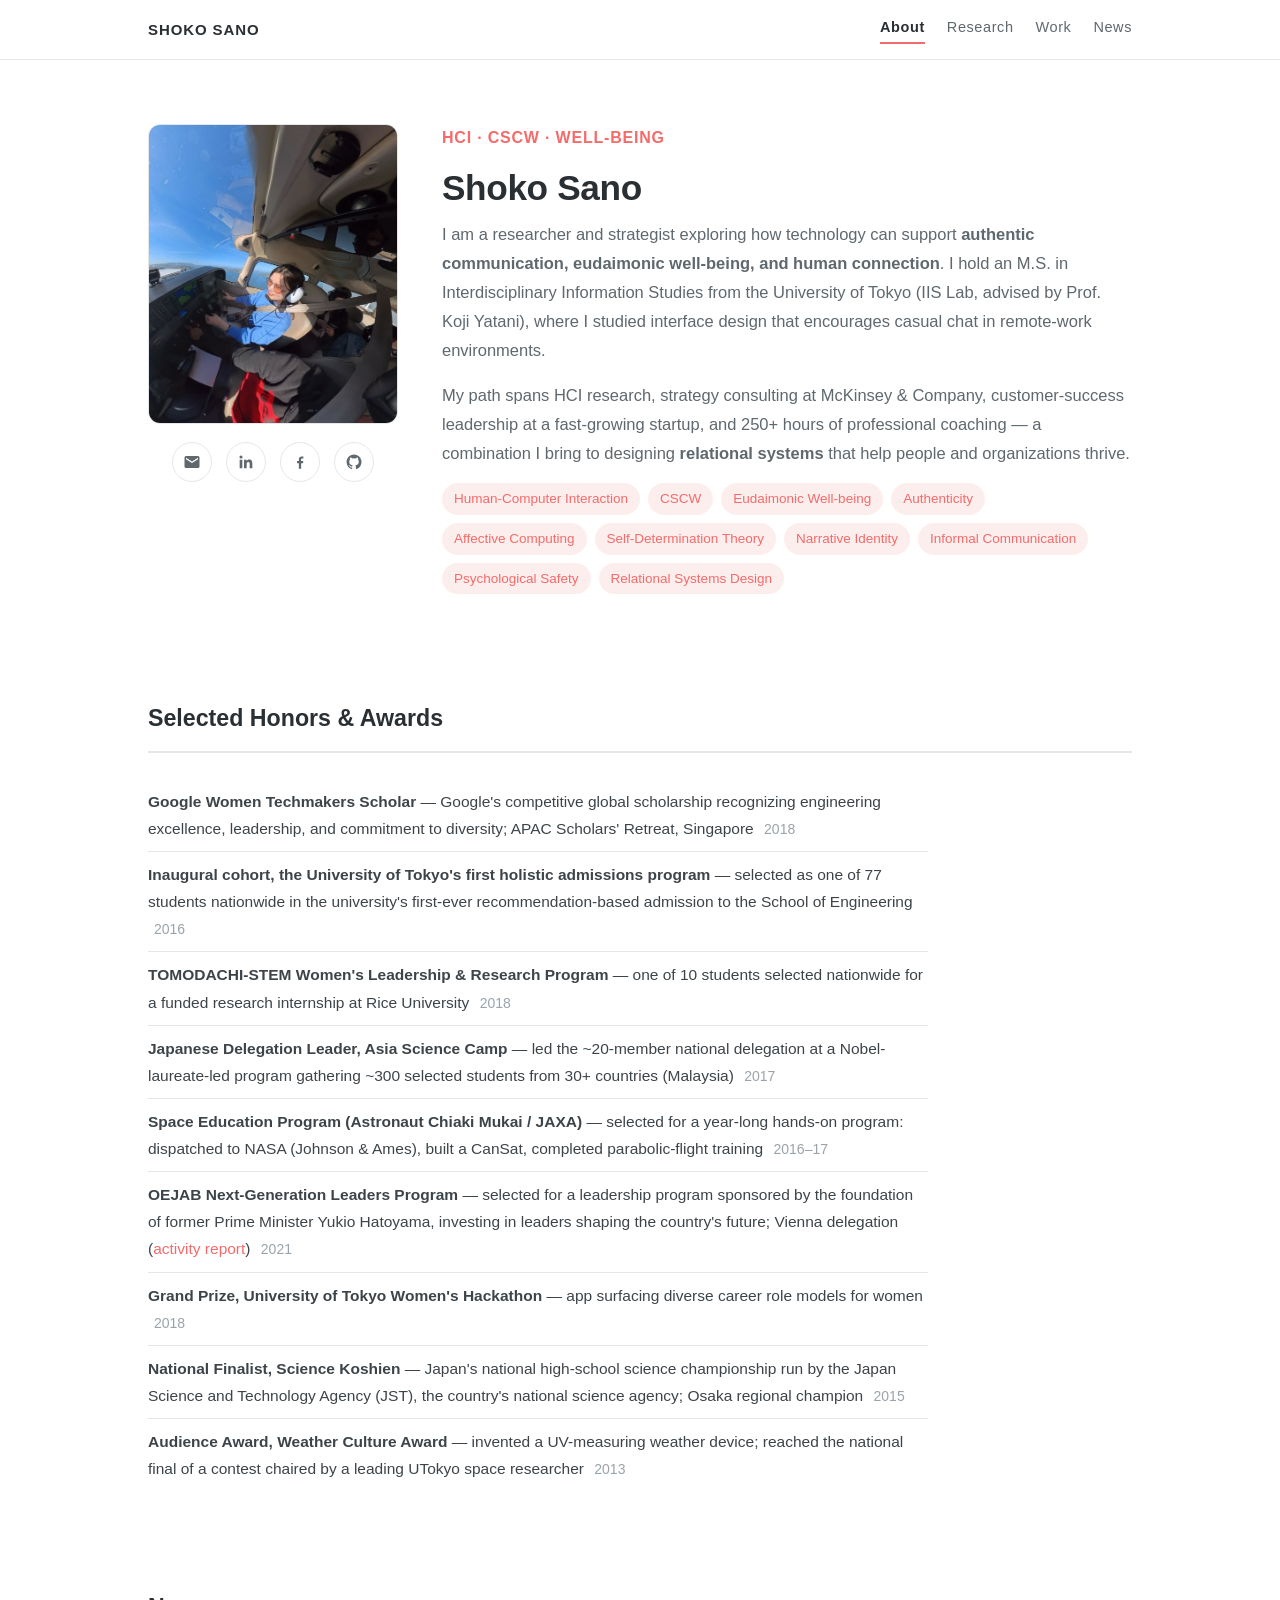
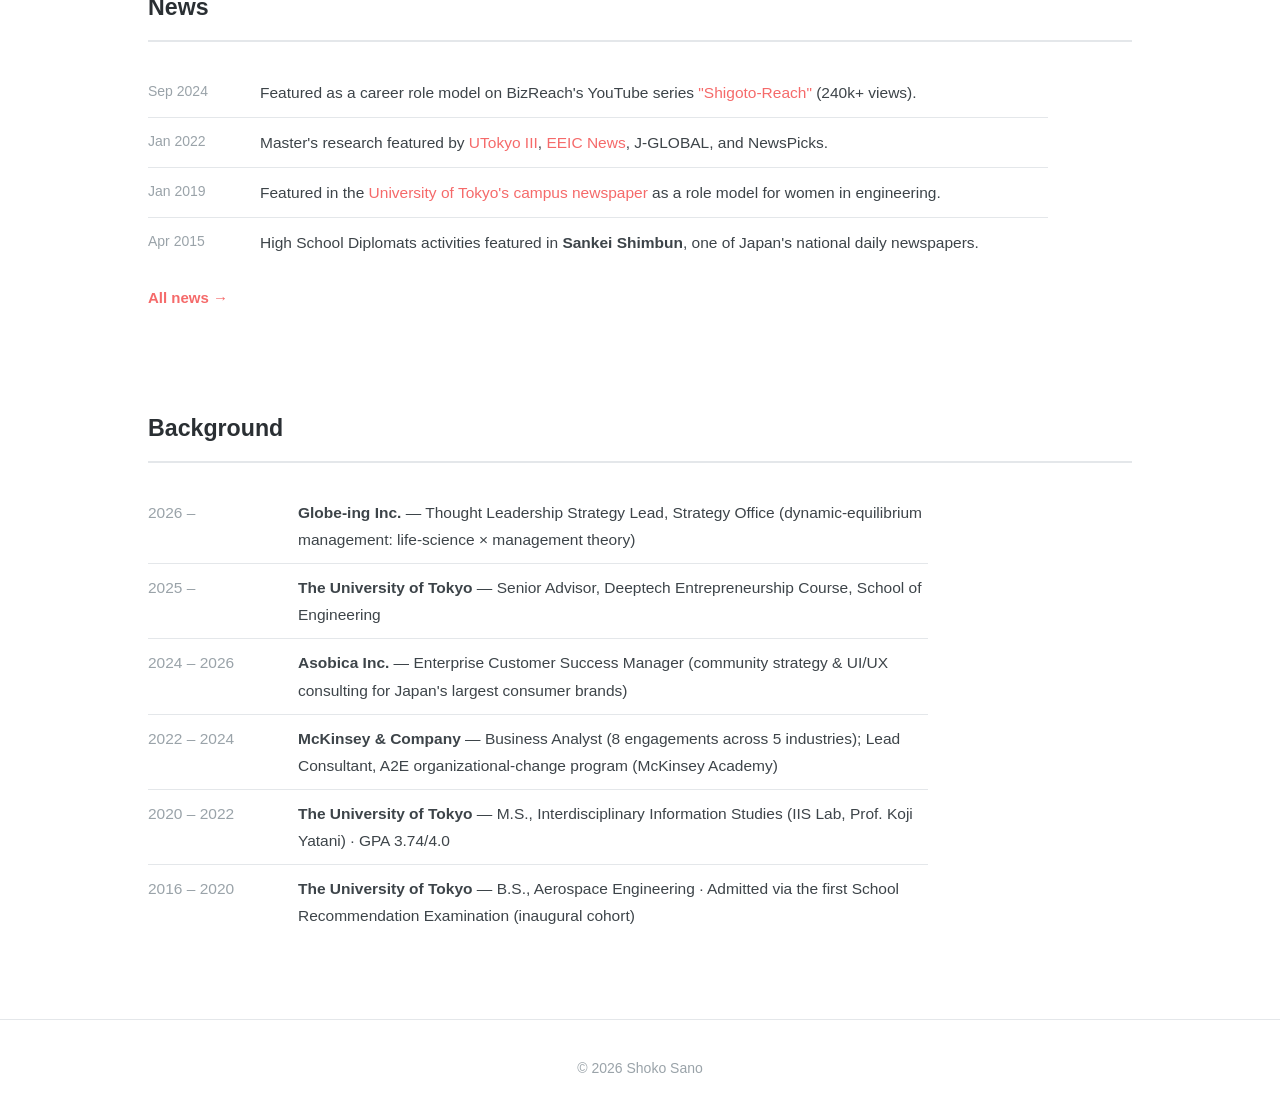
==== commit a34e8ed8: "Move vision illustration from faint background into photo carousel Co-Authored-By: Claude Opus 4.8 <" ====
--- a/index.html
+++ b/index.html
@@ -31,6 +31,7 @@
       <div class="photo-carousel">
         <img src="images/profile-1.jpg" alt="Shoko Sano flying a Cessna over the Golden Gate" style="object-position: 62% 40%;">
         <img src="images/profile-2.jpg" alt="Shoko Sano">
+        <img src="images/vision.jpg" alt="Shoko's hand-drawn vision illustration" style="object-fit: contain; background: var(--surface);">
       </div>
       <!-- ソーシャルアイコン(Email=Gmail作成画面 / LinkedIn / Facebook / GitHub) -->
       <div class="icon-row">
--- a/style.css
+++ b/style.css
@@ -96,18 +96,6 @@
   align-items: start;
   position: relative;
 }
-/* Shokoの世界観イラストを背景にごく薄く敷く(軽量) */
-.hero::before {
-  content: ""; position: absolute; inset: -20px -40px; pointer-events: none; z-index: -1;
-  background: url("images/vision.jpg") no-repeat right center;
-  background-size: contain;
-  opacity: 0.07;
-  -webkit-mask-image: linear-gradient(to left, #000 20%, transparent 75%);
-  mask-image: linear-gradient(to left, #000 20%, transparent 75%);
-}
-@media (prefers-color-scheme: dark) {
-  .hero::before { opacity: 0.10; }
-}
 .hero-photo {
   width: 250px; aspect-ratio: 5 / 6; border-radius: 12px; object-fit: cover;
   background: var(--surface); border: 1px solid var(--border);
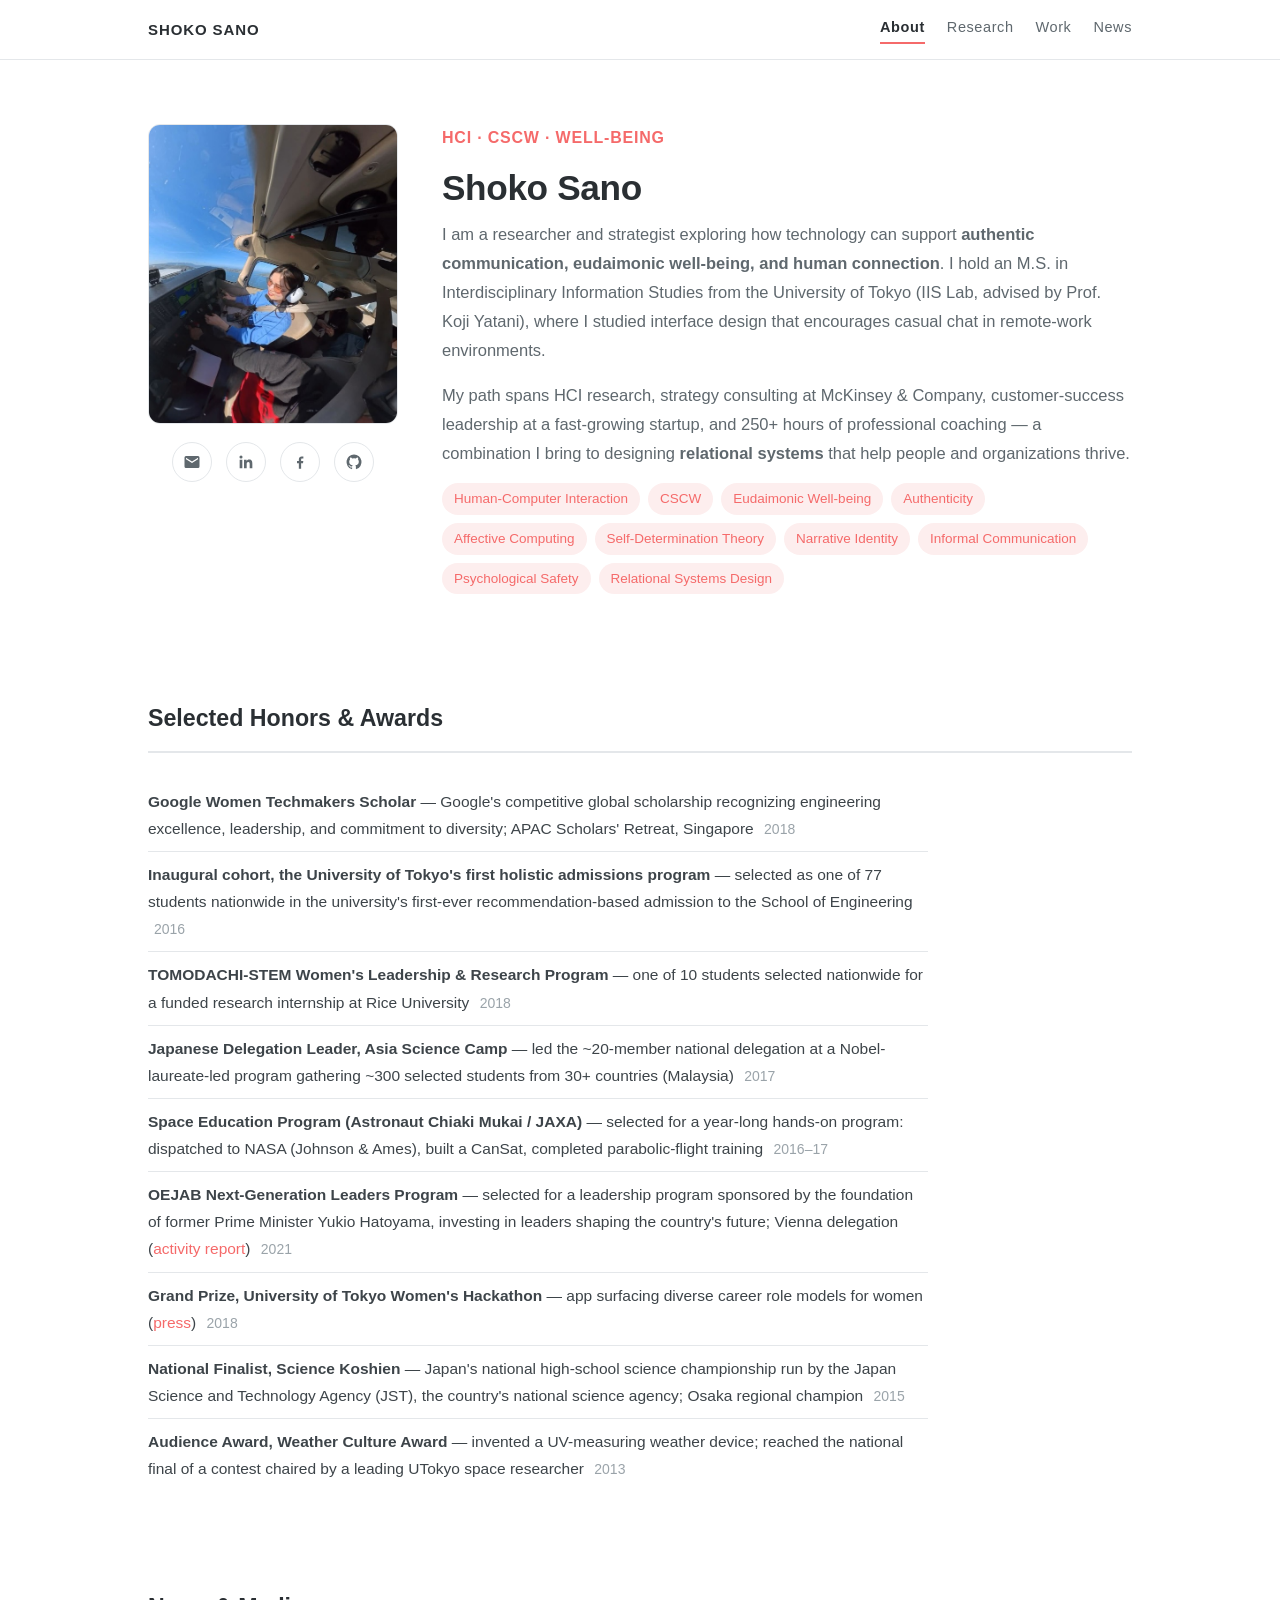
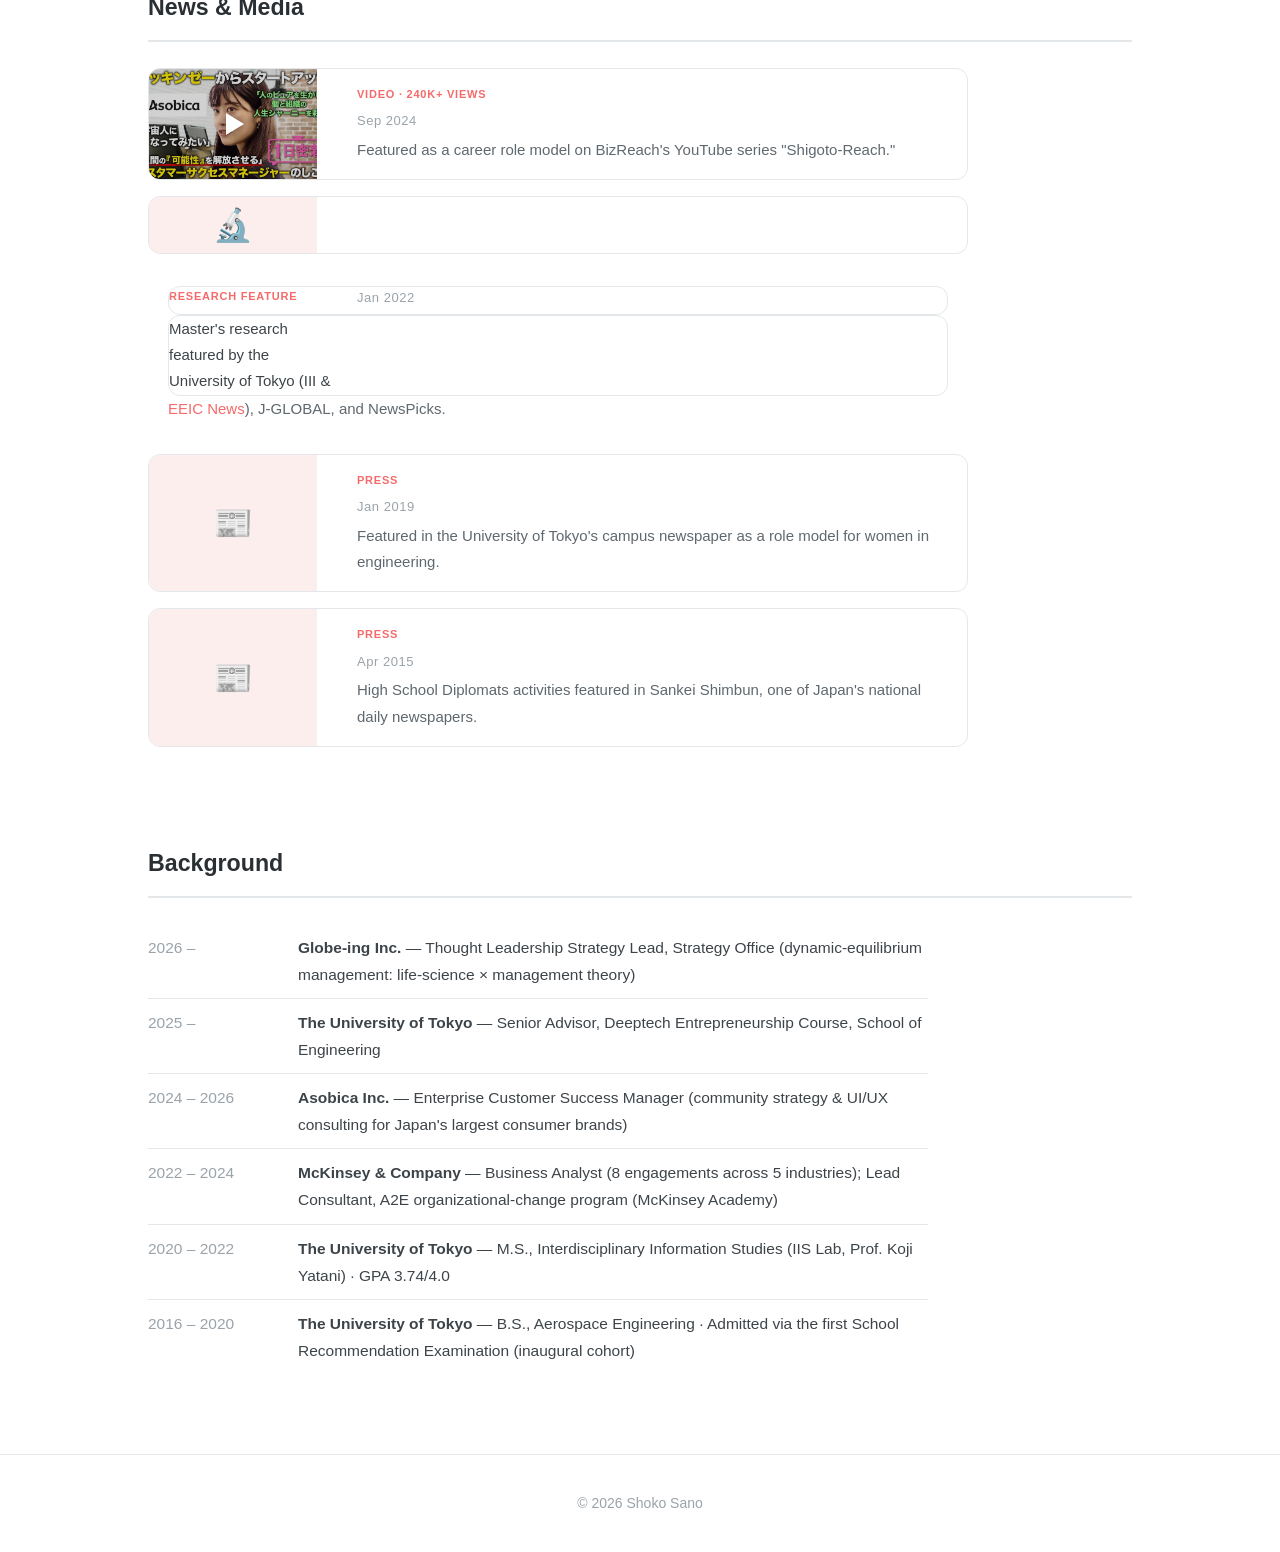
==== commit 1b253441: "Add 5am books project, real thumbnails (hackathon/zen2.0/tomodachi), news cards with YouTube thumbna" ====
--- a/index.html
+++ b/index.html
@@ -90,26 +90,57 @@
       <li><strong>Japanese Delegation Leader, Asia Science Camp</strong> — led the ~20-member national delegation at a Nobel-laureate-led program gathering ~300 selected students from 30+ countries (Malaysia) <span class="year">2017</span></li>
       <li><strong>Space Education Program (Astronaut Chiaki Mukai / JAXA)</strong> — selected for a year-long hands-on program: dispatched to NASA (Johnson &amp; Ames), built a CanSat, completed parabolic-flight training <span class="year">2016–17</span></li>
       <li><strong>OEJAB Next-Generation Leaders Program</strong> — selected for a leadership program sponsored by the foundation of former Prime Minister Yukio Hatoyama, investing in leaders shaping the country's future; Vienna delegation (<a href="https://yuai-love.com/activity/2022/3-3.html">activity report</a>) <span class="year">2021</span></li>
-      <li><strong>Grand Prize, University of Tokyo Women's Hackathon</strong> — app surfacing diverse career role models for women <span class="year">2018</span></li>
+      <li><strong>Grand Prize, University of Tokyo Women's Hackathon</strong> — app surfacing diverse career role models for women (<a href="https://www.todaishimbun.org/utokyo-girls-hackathon20181029/">press</a>) <span class="year">2018</span></li>
       <li><strong>National Finalist, Science Koshien</strong> — Japan's national high-school science championship run by the Japan Science and Technology Agency (JST), the country's national science agency; Osaka regional champion <span class="year">2015</span></li>
       <li><strong>Audience Award, Weather Culture Award</strong> — invented a UV-measuring weather device; reached the national final of a contest chaired by a leading UTokyo space researcher <span class="year">2013</span></li>
     </ul>
   </section>
 
-  <!-- ============ NEWS (media features only) ============ -->
+  <!-- ============ NEWS (media features) ============ -->
   <section id="news">
-    <h2>News</h2>
-    <table class="news-table">
-      <tr><td class="date">Sep 2024</td>
-        <td>Featured as a career role model on BizReach's YouTube series <a href="https://www.youtube.com/watch?v=1V89X_YZSRM">"Shigoto-Reach"</a> (240k+ views).</td></tr>
-      <tr><td class="date">Jan 2022</td>
-        <td>Master's research featured by <a href="https://www.iii.u-tokyo.ac.jp/news/2022012515983">UTokyo III</a>, <a href="https://www.ee.t.u-tokyo.ac.jp/news/2237/">EEIC News</a>, J-GLOBAL, and NewsPicks.</td></tr>
-      <tr><td class="date">Jan 2019</td>
-        <td>Featured in the <a href="https://www.todaishimbun.org/company/20190115/">University of Tokyo's campus newspaper</a> as a role model for women in engineering.</td></tr>
-      <tr><td class="date">Apr 2015</td>
-        <td>High School Diplomats activities featured in <strong>Sankei Shimbun</strong>, one of Japan's national daily newspapers.</td></tr>
-    </table>
-    <a class="more-link" href="news.html">All news →</a>
+    <h2>News &amp; Media</h2>
+    <div class="news-list">
+
+      <a class="news-item" href="https://www.youtube.com/watch?v=1V89X_YZSRM">
+        <div class="news-thumb play-badge">
+          <img src="images/bizreach.jpg" alt="BizReach Shigoto-Reach feature">
+          <span class="play"></span>
+        </div>
+        <div class="news-body">
+          <span class="news-tag">Video · 240k+ views</span>
+          <p class="news-date">Sep 2024</p>
+          <p>Featured as a career role model on BizReach's YouTube series "Shigoto-Reach."</p>
+        </div>
+      </a>
+
+      <a class="news-item" href="https://www.iii.u-tokyo.ac.jp/news/2022012515983">
+        <div class="news-thumb news-thumb--icon">🔬</div>
+        <div class="news-body">
+          <span class="news-tag">Research feature</span>
+          <p class="news-date">Jan 2022</p>
+          <p>Master's research featured by the University of Tokyo (III &amp; <a href="https://www.ee.t.u-tokyo.ac.jp/news/2237/">EEIC News</a>), J-GLOBAL, and NewsPicks.</p>
+        </div>
+      </a>
+
+      <a class="news-item" href="https://www.todaishimbun.org/company/20190115/">
+        <div class="news-thumb news-thumb--icon">📰</div>
+        <div class="news-body">
+          <span class="news-tag">Press</span>
+          <p class="news-date">Jan 2019</p>
+          <p>Featured in the University of Tokyo's campus newspaper as a role model for women in engineering.</p>
+        </div>
+      </a>
+
+      <a class="news-item" href="https://www.highschooldiplomats.com/about">
+        <div class="news-thumb news-thumb--icon">📰</div>
+        <div class="news-body">
+          <span class="news-tag">Press</span>
+          <p class="news-date">Apr 2015</p>
+          <p>High School Diplomats activities featured in Sankei Shimbun, one of Japan's national daily newspapers.</p>
+        </div>
+      </a>
+
+    </div>
   </section>
 
   <!-- ============ BACKGROUND (最後) ============ -->
--- a/style.css
+++ b/style.css
@@ -94,7 +94,6 @@
   padding: 64px 0 48px;
   display: grid; grid-template-columns: 250px 1fr; gap: 44px;
   align-items: start;
-  position: relative;
 }
 .hero-photo {
   width: 250px; aspect-ratio: 5 / 6; border-radius: 12px; object-fit: cover;
@@ -159,7 +158,45 @@
 .honors li:last-child { border-bottom: none; }
 .honors .year { color: var(--text-faint); margin-left: 6px; font-size: 14px; }
 
-/* ---------- News table ---------- */
+/* ---------- News cards (thumbnail + text) ---------- */
+.news-list { display: flex; flex-direction: column; gap: 16px; max-width: 820px; }
+.news-item {
+  display: grid; grid-template-columns: 168px 1fr; gap: 20px;
+  border: 1px solid var(--border); border-radius: 12px; overflow: hidden;
+  background: var(--bg); align-items: stretch; color: var(--text);
+  transition: transform 0.18s ease, box-shadow 0.18s ease;
+}
+a.news-item:hover { text-decoration: none; transform: translateY(-2px); box-shadow: 0 8px 22px rgba(0,0,0,0.08); }
+.news-thumb { position: relative; background: var(--surface); }
+.news-thumb img { width: 100%; height: 100%; object-fit: cover; aspect-ratio: 16/10; }
+.news-thumb--icon {
+  display: flex; align-items: center; justify-content: center;
+  background: var(--accent-soft); font-size: 2rem; min-height: 100%;
+}
+.news-thumb .play {
+  position: absolute; inset: 0; display: flex; align-items: center; justify-content: center;
+}
+.news-thumb .play::after {
+  content: ""; width: 0; height: 0; margin-left: 4px;
+  border-left: 18px solid #fff; border-top: 11px solid transparent; border-bottom: 11px solid transparent;
+  filter: drop-shadow(0 0 6px rgba(0,0,0,0.5));
+}
+.news-thumb.play-badge::before {
+  content: ""; position: absolute; inset: 0; background: rgba(0,0,0,0.18);
+}
+.news-body { padding: 16px 20px; display: flex; flex-direction: column; justify-content: center; }
+.news-body .news-date { font-size: 13px; color: var(--text-faint); letter-spacing: 0.04em; margin-bottom: 4px; }
+.news-body p { margin: 0; font-size: 15px; color: var(--text-soft); }
+.news-tag {
+  display: inline-block; font-size: 11px; font-weight: 700; letter-spacing: 0.07em;
+  text-transform: uppercase; color: var(--accent); margin-bottom: 6px;
+}
+@media (max-width: 560px) {
+  .news-item { grid-template-columns: 108px 1fr; gap: 12px; }
+  .news-body { padding: 12px 14px 12px 0; }
+}
+
+/* ---------- News table (legacy) ---------- */
 .news-table { width: 100%; border-collapse: collapse; max-width: 900px; }
 .news-table td { padding: 11px 0; border-bottom: 1px solid var(--border); vertical-align: top; font-size: 15.5px; }
 .news-table td.date {
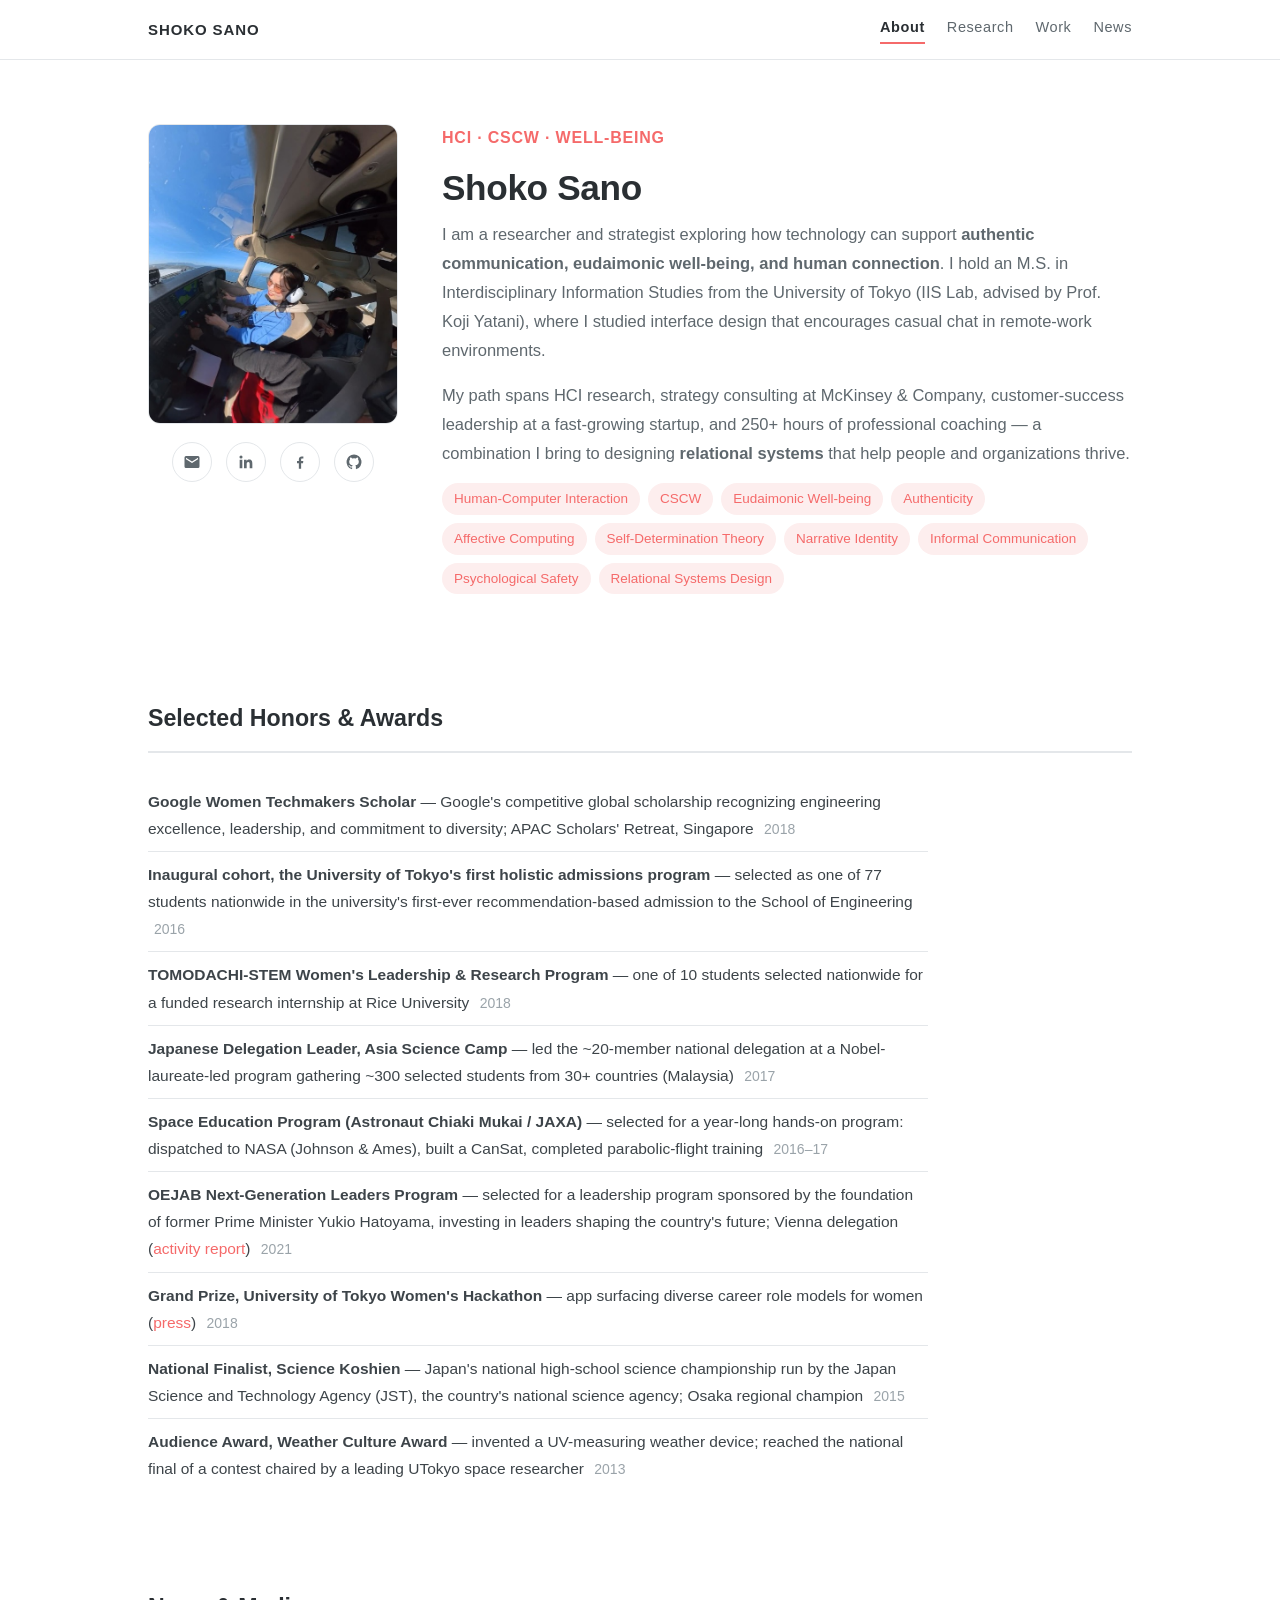
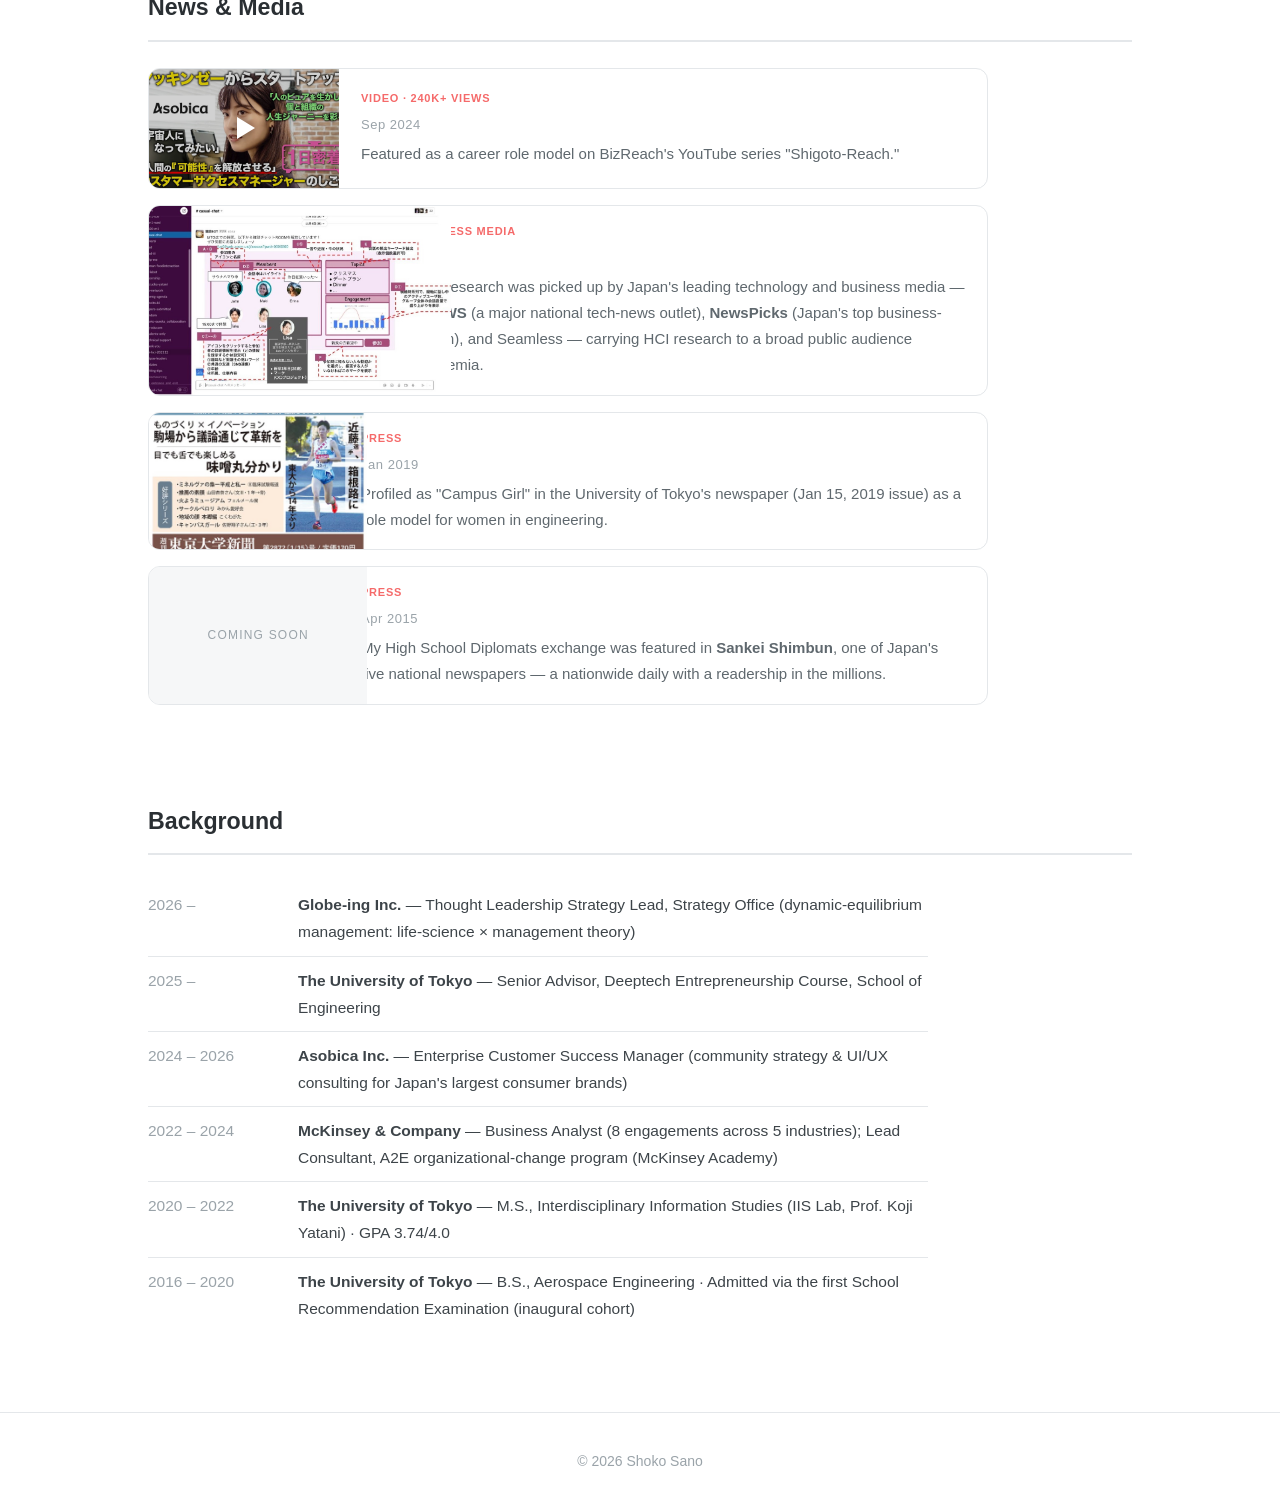
==== commit 9a2a35d5: "News: real article thumbnails, tech/business media framing, Coming soon placeholders; drop unused SV" ====
--- a/index.html
+++ b/index.html
@@ -113,30 +113,30 @@
         </div>
       </a>
 
-      <a class="news-item" href="https://www.iii.u-tokyo.ac.jp/news/2022012515983">
-        <div class="news-thumb news-thumb--icon">🔬</div>
+      <a class="news-item" href="https://www.itmedia.co.jp/news/articles/2201/14/news056.html">
+        <div class="news-thumb"><img src="images/itmedia.jpg" alt="Master's research covered by ITmedia"></div>
         <div class="news-body">
-          <span class="news-tag">Research feature</span>
+          <span class="news-tag">Tech &amp; business media</span>
           <p class="news-date">Jan 2022</p>
-          <p>Master's research featured by the University of Tokyo (III &amp; <a href="https://www.ee.t.u-tokyo.ac.jp/news/2237/">EEIC News</a>), J-GLOBAL, and NewsPicks.</p>
+          <p>My master's research was picked up by Japan's leading technology and business media — <strong>ITmedia NEWS</strong> (a major national tech-news outlet), <strong>NewsPicks</strong> (Japan's top business-news platform), and Seamless — carrying HCI research to a broad public audience beyond academia.</p>
         </div>
       </a>
 
       <a class="news-item" href="https://www.todaishimbun.org/company/20190115/">
-        <div class="news-thumb news-thumb--icon">📰</div>
+        <div class="news-thumb"><img src="images/todai-news.jpg" alt="University of Tokyo newspaper 'Campus Girl' feature"></div>
         <div class="news-body">
           <span class="news-tag">Press</span>
           <p class="news-date">Jan 2019</p>
-          <p>Featured in the University of Tokyo's campus newspaper as a role model for women in engineering.</p>
+          <p>Profiled as "Campus Girl" in the University of Tokyo's newspaper (Jan 15, 2019 issue) as a role model for women in engineering.</p>
         </div>
       </a>
 
       <a class="news-item" href="https://www.highschooldiplomats.com/about">
-        <div class="news-thumb news-thumb--icon">📰</div>
+        <div class="news-thumb news-thumb--soon">Coming soon</div>
         <div class="news-body">
           <span class="news-tag">Press</span>
           <p class="news-date">Apr 2015</p>
-          <p>High School Diplomats activities featured in Sankei Shimbun, one of Japan's national daily newspapers.</p>
+          <p>My High School Diplomats exchange was featured in <strong>Sankei Shimbun</strong>, one of Japan's five national newspapers — a nationwide daily with a readership in the millions.</p>
         </div>
       </a>
 
--- a/style.css
+++ b/style.css
@@ -159,41 +159,52 @@
 .honors .year { color: var(--text-faint); margin-left: 6px; font-size: 14px; }
 
 /* ---------- News cards (thumbnail + text) ---------- */
-.news-list { display: flex; flex-direction: column; gap: 16px; max-width: 820px; }
+.news-list { display: flex; flex-direction: column; gap: 16px; max-width: 840px; }
 .news-item {
-  display: grid; grid-template-columns: 168px 1fr; gap: 20px;
+  display: grid; grid-template-columns: 190px 1fr;
   border: 1px solid var(--border); border-radius: 12px; overflow: hidden;
   background: var(--bg); align-items: stretch; color: var(--text);
   transition: transform 0.18s ease, box-shadow 0.18s ease;
 }
 a.news-item:hover { text-decoration: none; transform: translateY(-2px); box-shadow: 0 8px 22px rgba(0,0,0,0.08); }
-.news-thumb { position: relative; background: var(--surface); }
-.news-thumb img { width: 100%; height: 100%; object-fit: cover; aspect-ratio: 16/10; }
+.news-thumb {
+  position: relative; overflow: hidden; aspect-ratio: 16 / 10; background: var(--surface);
+}
+.news-thumb img { width: 100%; height: 100%; object-fit: cover; }
 .news-thumb--icon {
   display: flex; align-items: center; justify-content: center;
-  background: var(--accent-soft); font-size: 2rem; min-height: 100%;
-}
-.news-thumb .play {
-  position: absolute; inset: 0; display: flex; align-items: center; justify-content: center;
-}
+  background: var(--accent-soft); font-size: 2rem;
+}
+.news-thumb--soon {
+  display: flex; align-items: center; justify-content: center;
+  background: var(--surface); color: var(--text-faint);
+  font-size: 12px; letter-spacing: 0.1em; text-transform: uppercase; text-align: center;
+}
+.news-thumb .play { position: absolute; inset: 0; display: flex; align-items: center; justify-content: center; }
 .news-thumb .play::after {
   content: ""; width: 0; height: 0; margin-left: 4px;
   border-left: 18px solid #fff; border-top: 11px solid transparent; border-bottom: 11px solid transparent;
   filter: drop-shadow(0 0 6px rgba(0,0,0,0.5));
 }
-.news-thumb.play-badge::before {
-  content: ""; position: absolute; inset: 0; background: rgba(0,0,0,0.18);
-}
-.news-body { padding: 16px 20px; display: flex; flex-direction: column; justify-content: center; }
+.news-thumb.play-badge::before { content: ""; position: absolute; inset: 0; background: rgba(0,0,0,0.18); }
+.news-body { padding: 16px 22px; display: flex; flex-direction: column; justify-content: center; }
 .news-body .news-date { font-size: 13px; color: var(--text-faint); letter-spacing: 0.04em; margin-bottom: 4px; }
 .news-body p { margin: 0; font-size: 15px; color: var(--text-soft); }
 .news-tag {
   display: inline-block; font-size: 11px; font-weight: 700; letter-spacing: 0.07em;
   text-transform: uppercase; color: var(--accent); margin-bottom: 6px;
 }
+
+/* Coming-soon tile for project cards without a photo yet */
+.thumb-soon {
+  width: 100%; aspect-ratio: 16 / 10; display: flex; align-items: center; justify-content: center;
+  background: var(--surface); color: var(--text-faint);
+  font-size: 13px; letter-spacing: 0.1em; text-transform: uppercase;
+}
+
 @media (max-width: 560px) {
-  .news-item { grid-template-columns: 108px 1fr; gap: 12px; }
-  .news-body { padding: 12px 14px 12px 0; }
+  .news-item { grid-template-columns: 116px 1fr; }
+  .news-body { padding: 12px 16px 12px 16px; }
 }
 
 /* ---------- News table (legacy) ---------- */
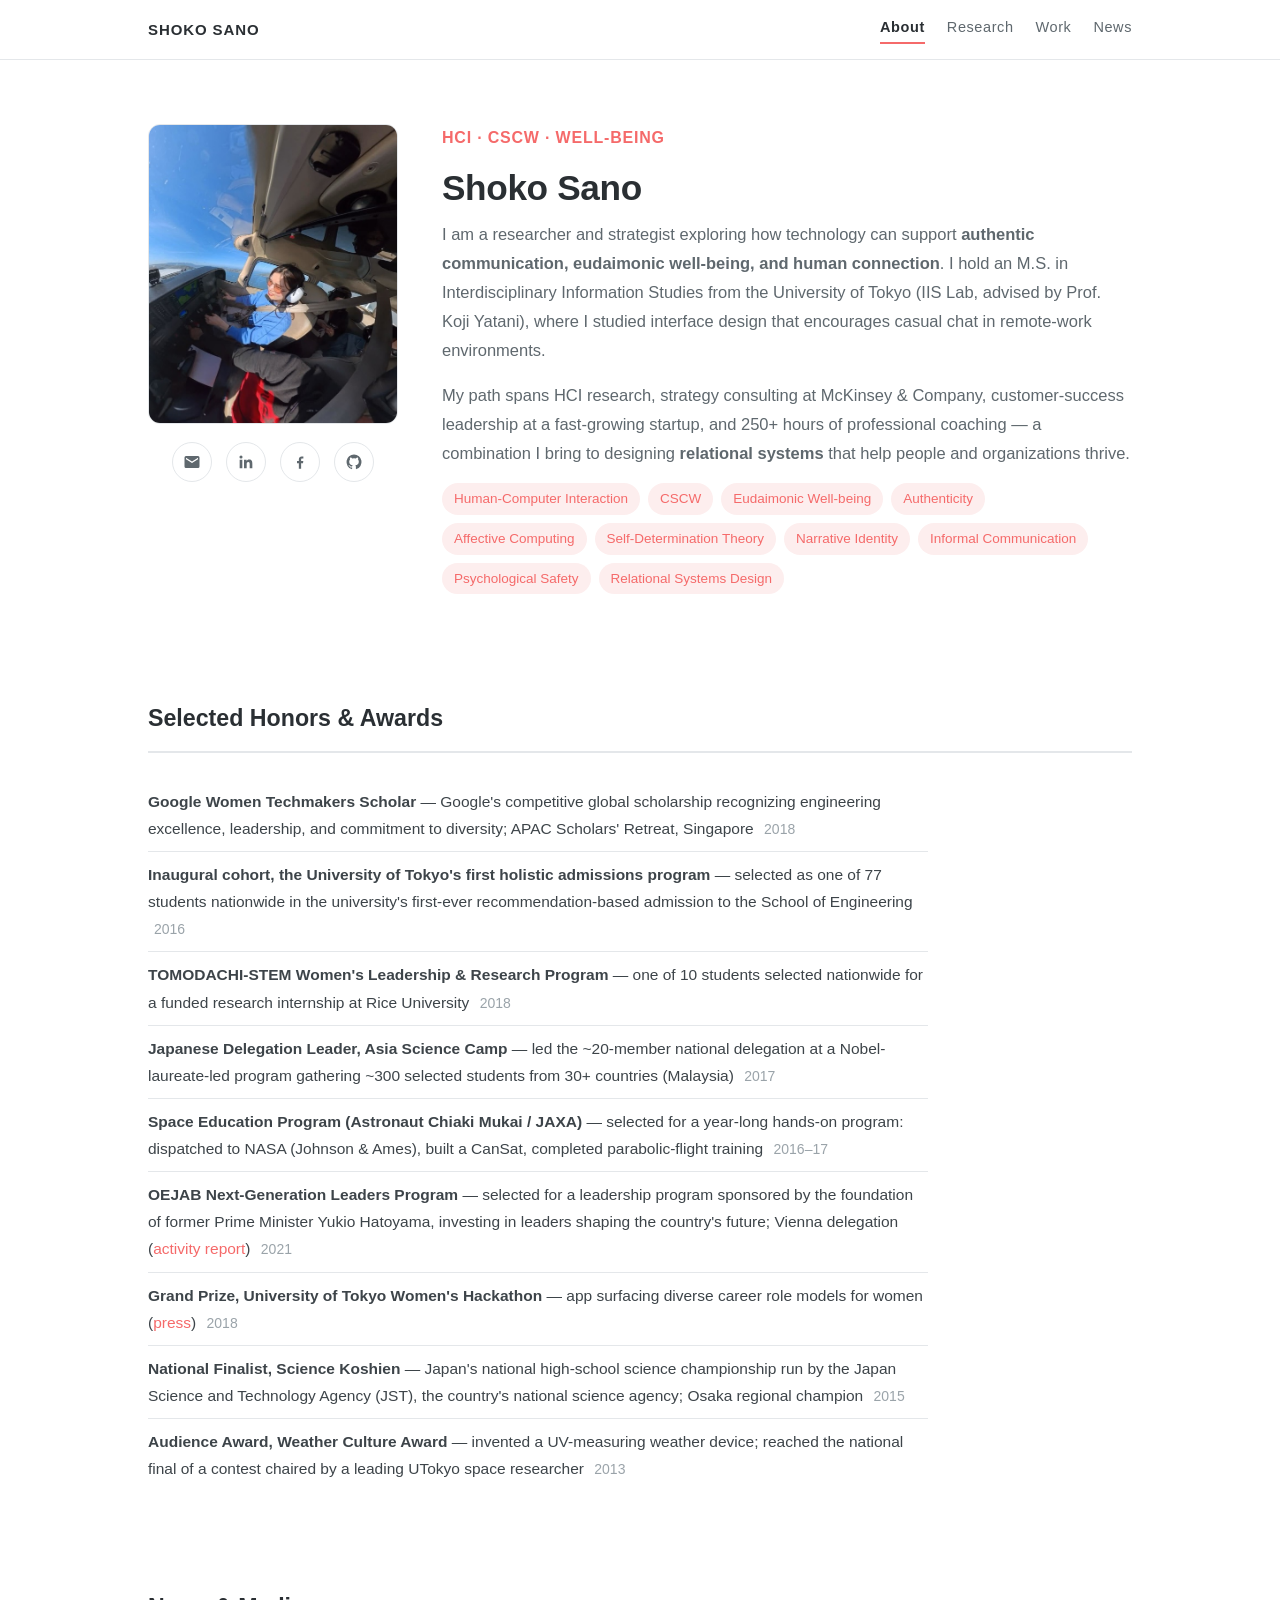
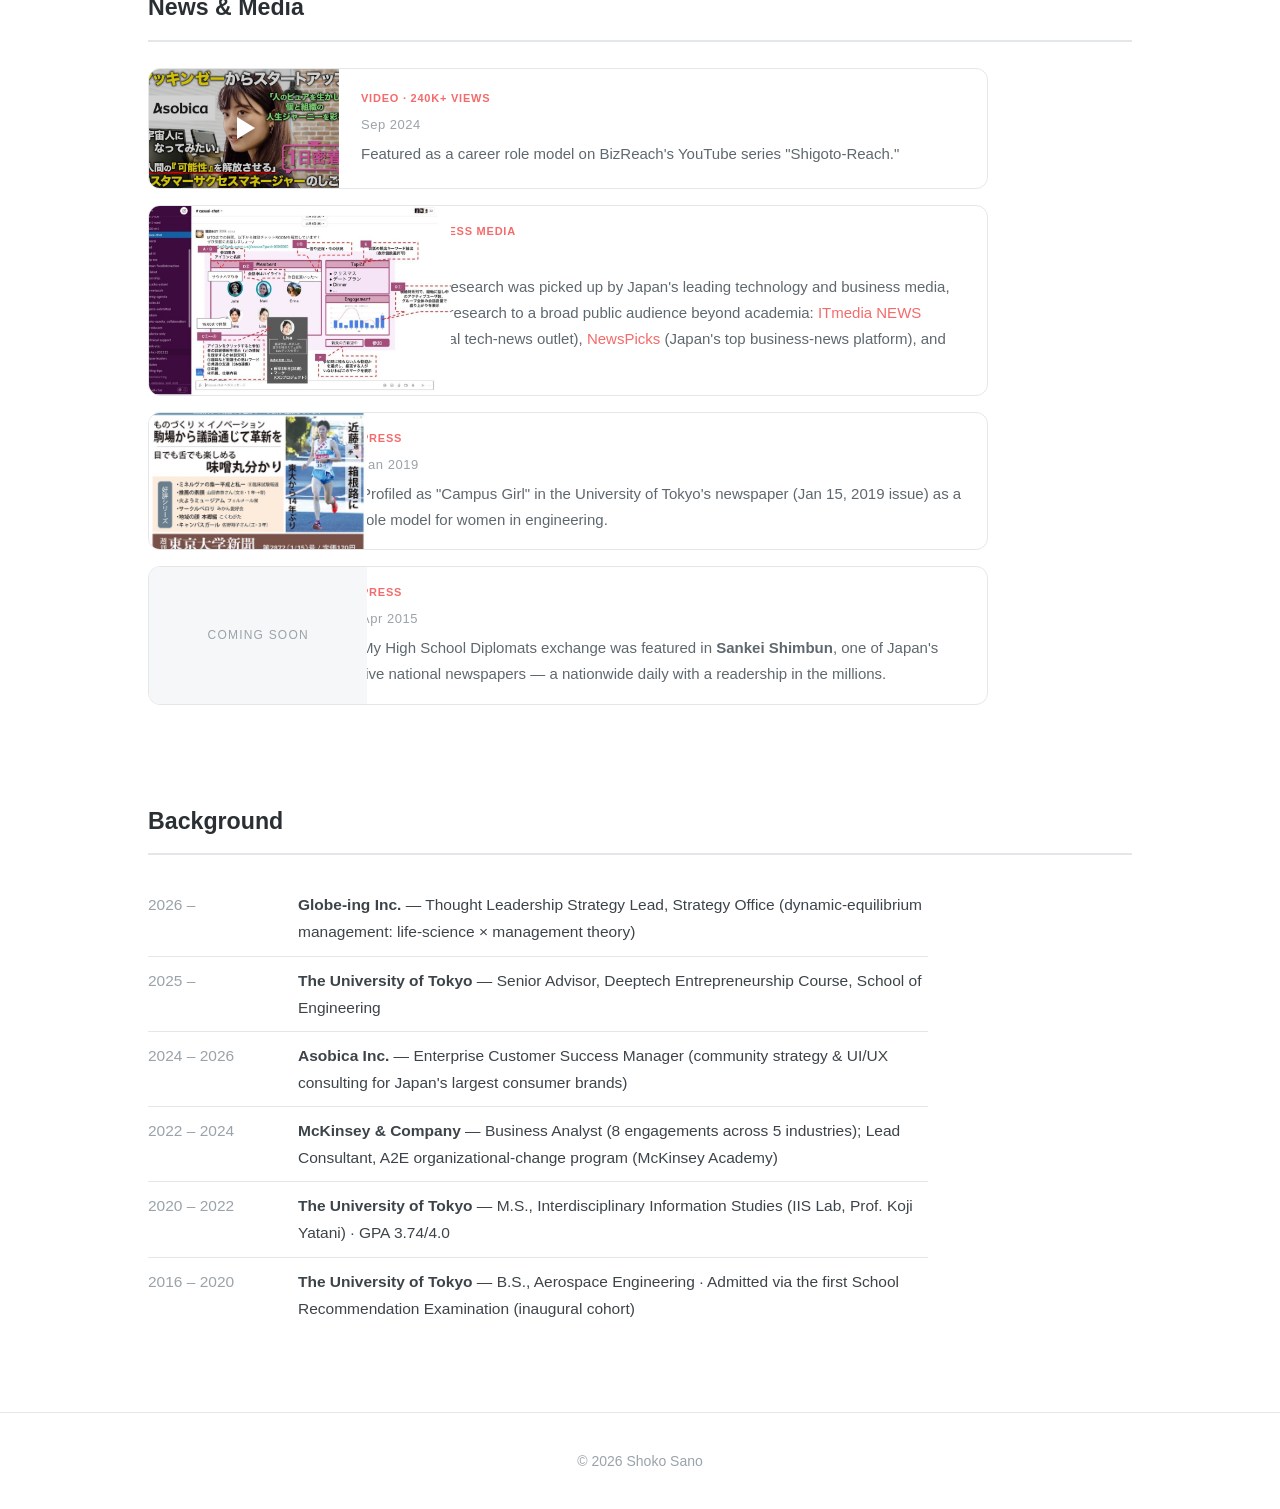
==== commit 3b77b8db: "Fix broken tech/business media news card: non-nested links, inline media links Co-Authored-By: Claud" ====
--- a/index.html
+++ b/index.html
@@ -113,14 +113,17 @@
         </div>
       </a>
 
-      <a class="news-item" href="https://www.itmedia.co.jp/news/articles/2201/14/news056.html">
-        <div class="news-thumb"><img src="images/itmedia.jpg" alt="Master's research covered by ITmedia"></div>
+      <div class="news-item">
+        <div class="news-thumb"><a href="https://www.itmedia.co.jp/news/articles/2201/14/news056.html"><img src="images/itmedia.jpg" alt="Master's research covered by ITmedia"></a></div>
         <div class="news-body">
           <span class="news-tag">Tech &amp; business media</span>
           <p class="news-date">Jan 2022</p>
-          <p>My master's research was picked up by Japan's leading technology and business media — <strong>ITmedia NEWS</strong> (a major national tech-news outlet), <strong>NewsPicks</strong> (Japan's top business-news platform), and Seamless — carrying HCI research to a broad public audience beyond academia.</p>
+          <p>My master's research was picked up by Japan's leading technology and business media, carrying HCI research to a broad public audience beyond academia:
+          <a href="https://www.itmedia.co.jp/news/articles/2201/14/news056.html">ITmedia NEWS</a> (major national tech-news outlet),
+          <a href="https://newspicks.com/news/6569308">NewsPicks</a> (Japan's top business-news platform), and
+          <a href="https://twitter.com/shiropen2/status/1481770909354663937">Seamless</a>.</p>
         </div>
-      </a>
+      </div>
 
       <a class="news-item" href="https://www.todaishimbun.org/company/20190115/">
         <div class="news-thumb"><img src="images/todai-news.jpg" alt="University of Tokyo newspaper 'Campus Girl' feature"></div>
--- a/style.css
+++ b/style.css
@@ -171,6 +171,7 @@
   position: relative; overflow: hidden; aspect-ratio: 16 / 10; background: var(--surface);
 }
 .news-thumb img { width: 100%; height: 100%; object-fit: cover; }
+.news-thumb a { display: block; width: 100%; height: 100%; }
 .news-thumb--icon {
   display: flex; align-items: center; justify-content: center;
   background: var(--accent-soft); font-size: 2rem;
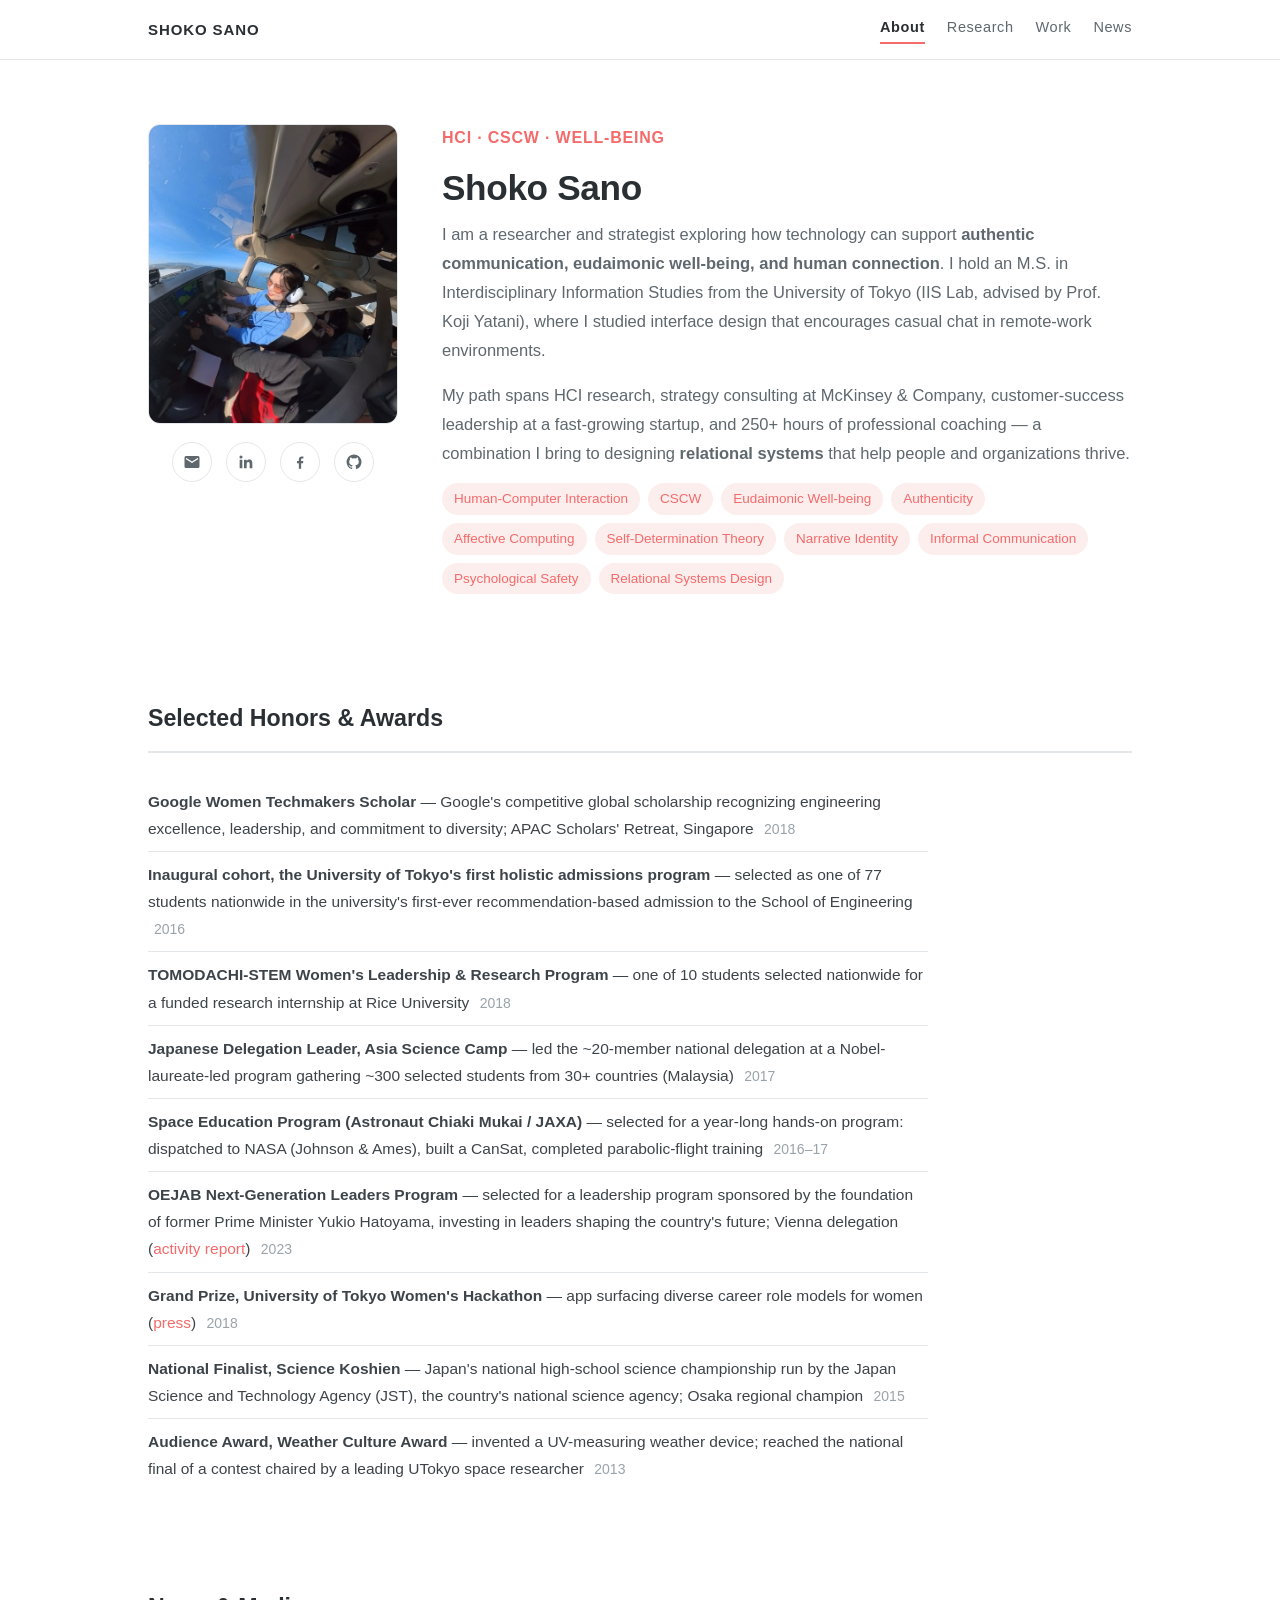
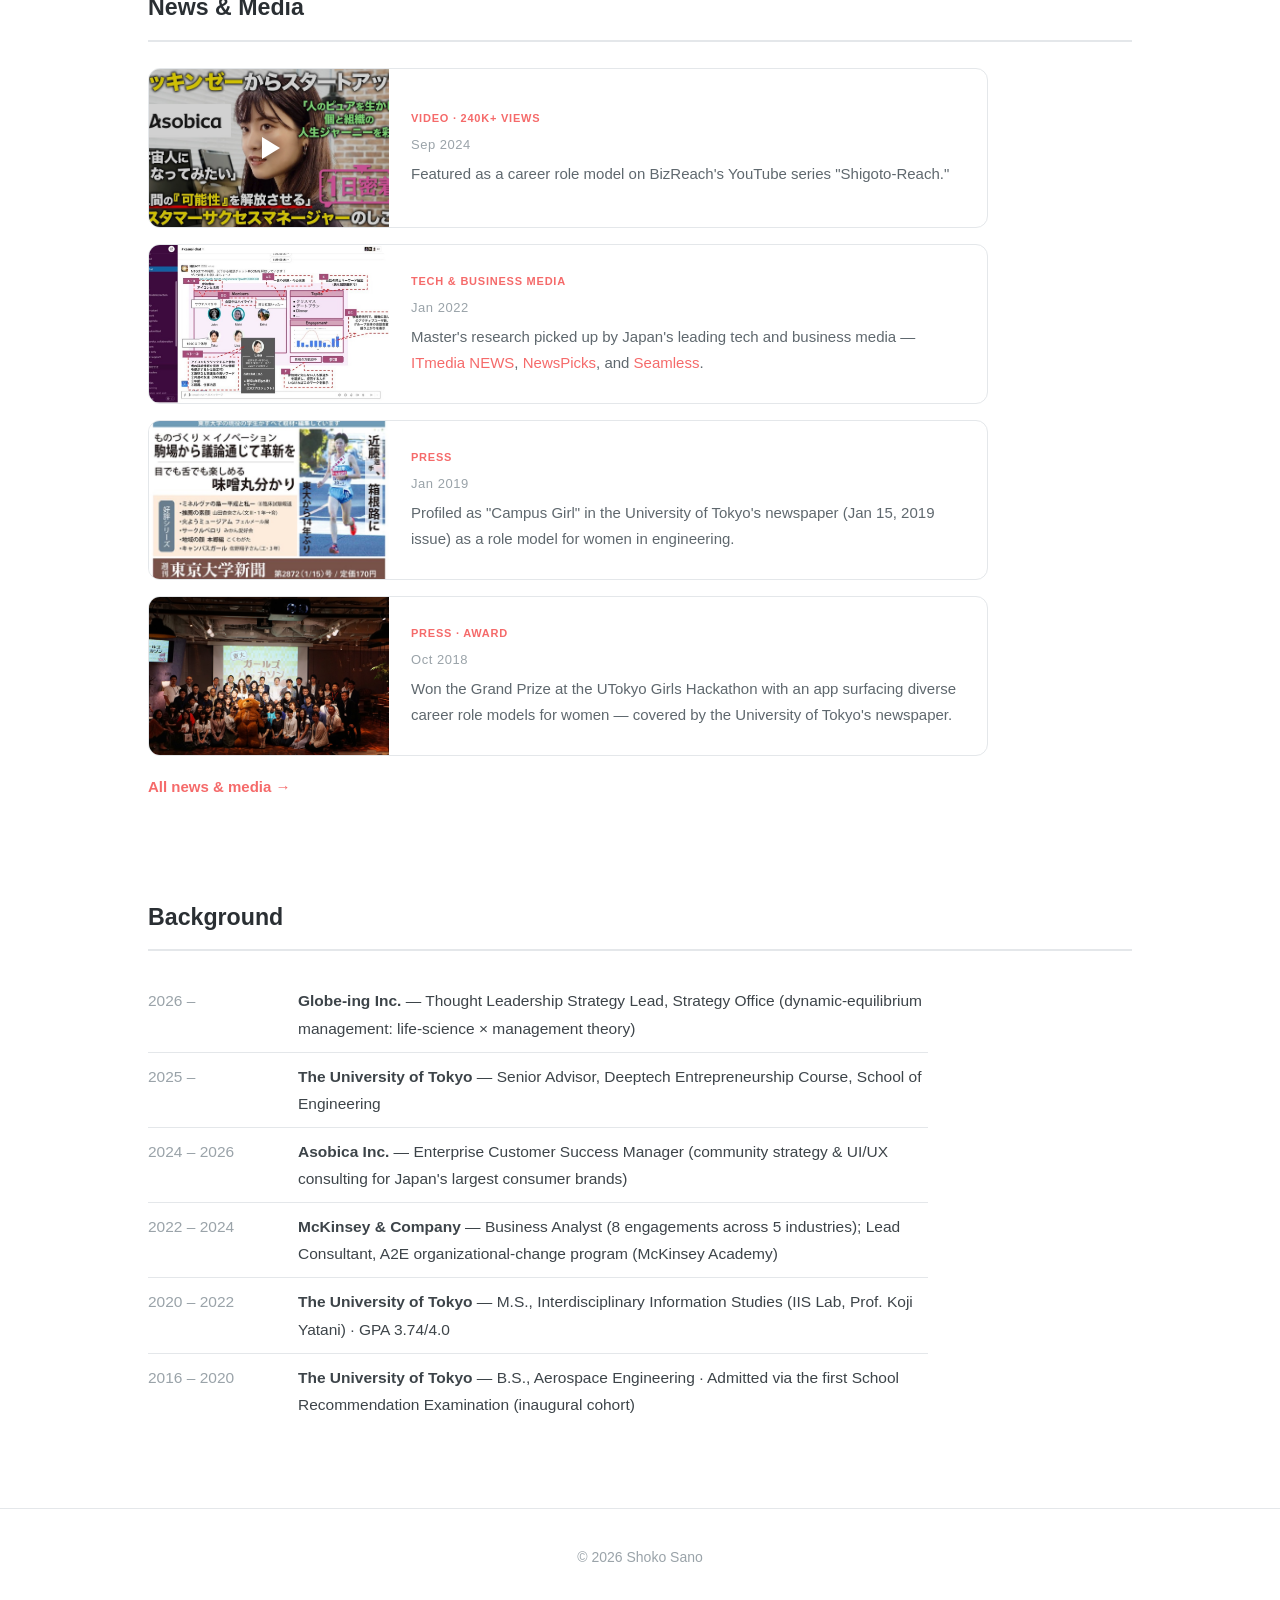
==== commit 2c7ffd48: "Uniform news card heights, add hackathon and OEJAB news items with photos Co-Authored-By: Claude Opu" ====
--- a/index.html
+++ b/index.html
@@ -89,7 +89,7 @@
       <li><strong>TOMODACHI-STEM Women's Leadership &amp; Research Program</strong> — one of 10 students selected nationwide for a funded research internship at Rice University <span class="year">2018</span></li>
       <li><strong>Japanese Delegation Leader, Asia Science Camp</strong> — led the ~20-member national delegation at a Nobel-laureate-led program gathering ~300 selected students from 30+ countries (Malaysia) <span class="year">2017</span></li>
       <li><strong>Space Education Program (Astronaut Chiaki Mukai / JAXA)</strong> — selected for a year-long hands-on program: dispatched to NASA (Johnson &amp; Ames), built a CanSat, completed parabolic-flight training <span class="year">2016–17</span></li>
-      <li><strong>OEJAB Next-Generation Leaders Program</strong> — selected for a leadership program sponsored by the foundation of former Prime Minister Yukio Hatoyama, investing in leaders shaping the country's future; Vienna delegation (<a href="https://yuai-love.com/activity/2022/3-3.html">activity report</a>) <span class="year">2021</span></li>
+      <li><strong>OEJAB Next-Generation Leaders Program</strong> — selected for a leadership program sponsored by the foundation of former Prime Minister Yukio Hatoyama, investing in leaders shaping the country's future; Vienna delegation (<a href="https://yuai-love.com/activity/2022/3-3.html">activity report</a>) <span class="year">2023</span></li>
       <li><strong>Grand Prize, University of Tokyo Women's Hackathon</strong> — app surfacing diverse career role models for women (<a href="https://www.todaishimbun.org/utokyo-girls-hackathon20181029/">press</a>) <span class="year">2018</span></li>
       <li><strong>National Finalist, Science Koshien</strong> — Japan's national high-school science championship run by the Japan Science and Technology Agency (JST), the country's national science agency; Osaka regional champion <span class="year">2015</span></li>
       <li><strong>Audience Award, Weather Culture Award</strong> — invented a UV-measuring weather device; reached the national final of a contest chaired by a leading UTokyo space researcher <span class="year">2013</span></li>
@@ -118,9 +118,9 @@
         <div class="news-body">
           <span class="news-tag">Tech &amp; business media</span>
           <p class="news-date">Jan 2022</p>
-          <p>My master's research was picked up by Japan's leading technology and business media, carrying HCI research to a broad public audience beyond academia:
-          <a href="https://www.itmedia.co.jp/news/articles/2201/14/news056.html">ITmedia NEWS</a> (major national tech-news outlet),
-          <a href="https://newspicks.com/news/6569308">NewsPicks</a> (Japan's top business-news platform), and
+          <p>Master's research picked up by Japan's leading tech and business media —
+          <a href="https://www.itmedia.co.jp/news/articles/2201/14/news056.html">ITmedia NEWS</a>,
+          <a href="https://newspicks.com/news/6569308">NewsPicks</a>, and
           <a href="https://twitter.com/shiropen2/status/1481770909354663937">Seamless</a>.</p>
         </div>
       </div>
@@ -134,16 +134,17 @@
         </div>
       </a>
 
-      <a class="news-item" href="https://www.highschooldiplomats.com/about">
-        <div class="news-thumb news-thumb--soon">Coming soon</div>
+      <a class="news-item" href="https://www.todaishimbun.org/utokyo-girls-hackathon20181029/">
+        <div class="news-thumb"><img src="images/hackathon.jpg" alt="UTokyo Girls Hackathon"></div>
         <div class="news-body">
-          <span class="news-tag">Press</span>
-          <p class="news-date">Apr 2015</p>
-          <p>My High School Diplomats exchange was featured in <strong>Sankei Shimbun</strong>, one of Japan's five national newspapers — a nationwide daily with a readership in the millions.</p>
+          <span class="news-tag">Press · Award</span>
+          <p class="news-date">Oct 2018</p>
+          <p>Won the Grand Prize at the UTokyo Girls Hackathon with an app surfacing diverse career role models for women — covered by the University of Tokyo's newspaper.</p>
         </div>
       </a>
 
     </div>
+    <a class="more-link" href="news.html">All news &amp; media →</a>
   </section>
 
   <!-- ============ BACKGROUND (最後) ============ -->
--- a/style.css
+++ b/style.css
@@ -160,15 +160,16 @@
 
 /* ---------- News cards (thumbnail + text) ---------- */
 .news-list { display: flex; flex-direction: column; gap: 16px; max-width: 840px; }
+/* 全カードを同じ高さに固定 → 写真サイズが揃う。文字が少ない場合は上下に余白 */
 .news-item {
-  display: grid; grid-template-columns: 190px 1fr;
+  display: grid; grid-template-columns: 240px 1fr; height: 160px;
   border: 1px solid var(--border); border-radius: 12px; overflow: hidden;
   background: var(--bg); align-items: stretch; color: var(--text);
   transition: transform 0.18s ease, box-shadow 0.18s ease;
 }
 a.news-item:hover { text-decoration: none; transform: translateY(-2px); box-shadow: 0 8px 22px rgba(0,0,0,0.08); }
 .news-thumb {
-  position: relative; overflow: hidden; aspect-ratio: 16 / 10; background: var(--surface);
+  position: relative; overflow: hidden; height: 100%; background: var(--surface);
 }
 .news-thumb img { width: 100%; height: 100%; object-fit: cover; }
 .news-thumb a { display: block; width: 100%; height: 100%; }
@@ -188,7 +189,7 @@
   filter: drop-shadow(0 0 6px rgba(0,0,0,0.5));
 }
 .news-thumb.play-badge::before { content: ""; position: absolute; inset: 0; background: rgba(0,0,0,0.18); }
-.news-body { padding: 16px 22px; display: flex; flex-direction: column; justify-content: center; }
+.news-body { padding: 16px 22px; display: flex; flex-direction: column; justify-content: center; overflow: hidden; }
 .news-body .news-date { font-size: 13px; color: var(--text-faint); letter-spacing: 0.04em; margin-bottom: 4px; }
 .news-body p { margin: 0; font-size: 15px; color: var(--text-soft); }
 .news-tag {
@@ -204,8 +205,10 @@
 }
 
 @media (max-width: 560px) {
-  .news-item { grid-template-columns: 116px 1fr; }
-  .news-body { padding: 12px 16px 12px 16px; }
+  /* スマホは固定高さを解除(文字が切れるため)。写真幅は揃えたまま */
+  .news-item { grid-template-columns: 116px 1fr; height: auto; min-height: 104px; }
+  .news-body { padding: 12px 16px; }
+  .news-body p { font-size: 14px; }
 }
 
 /* ---------- News table (legacy) ---------- */
